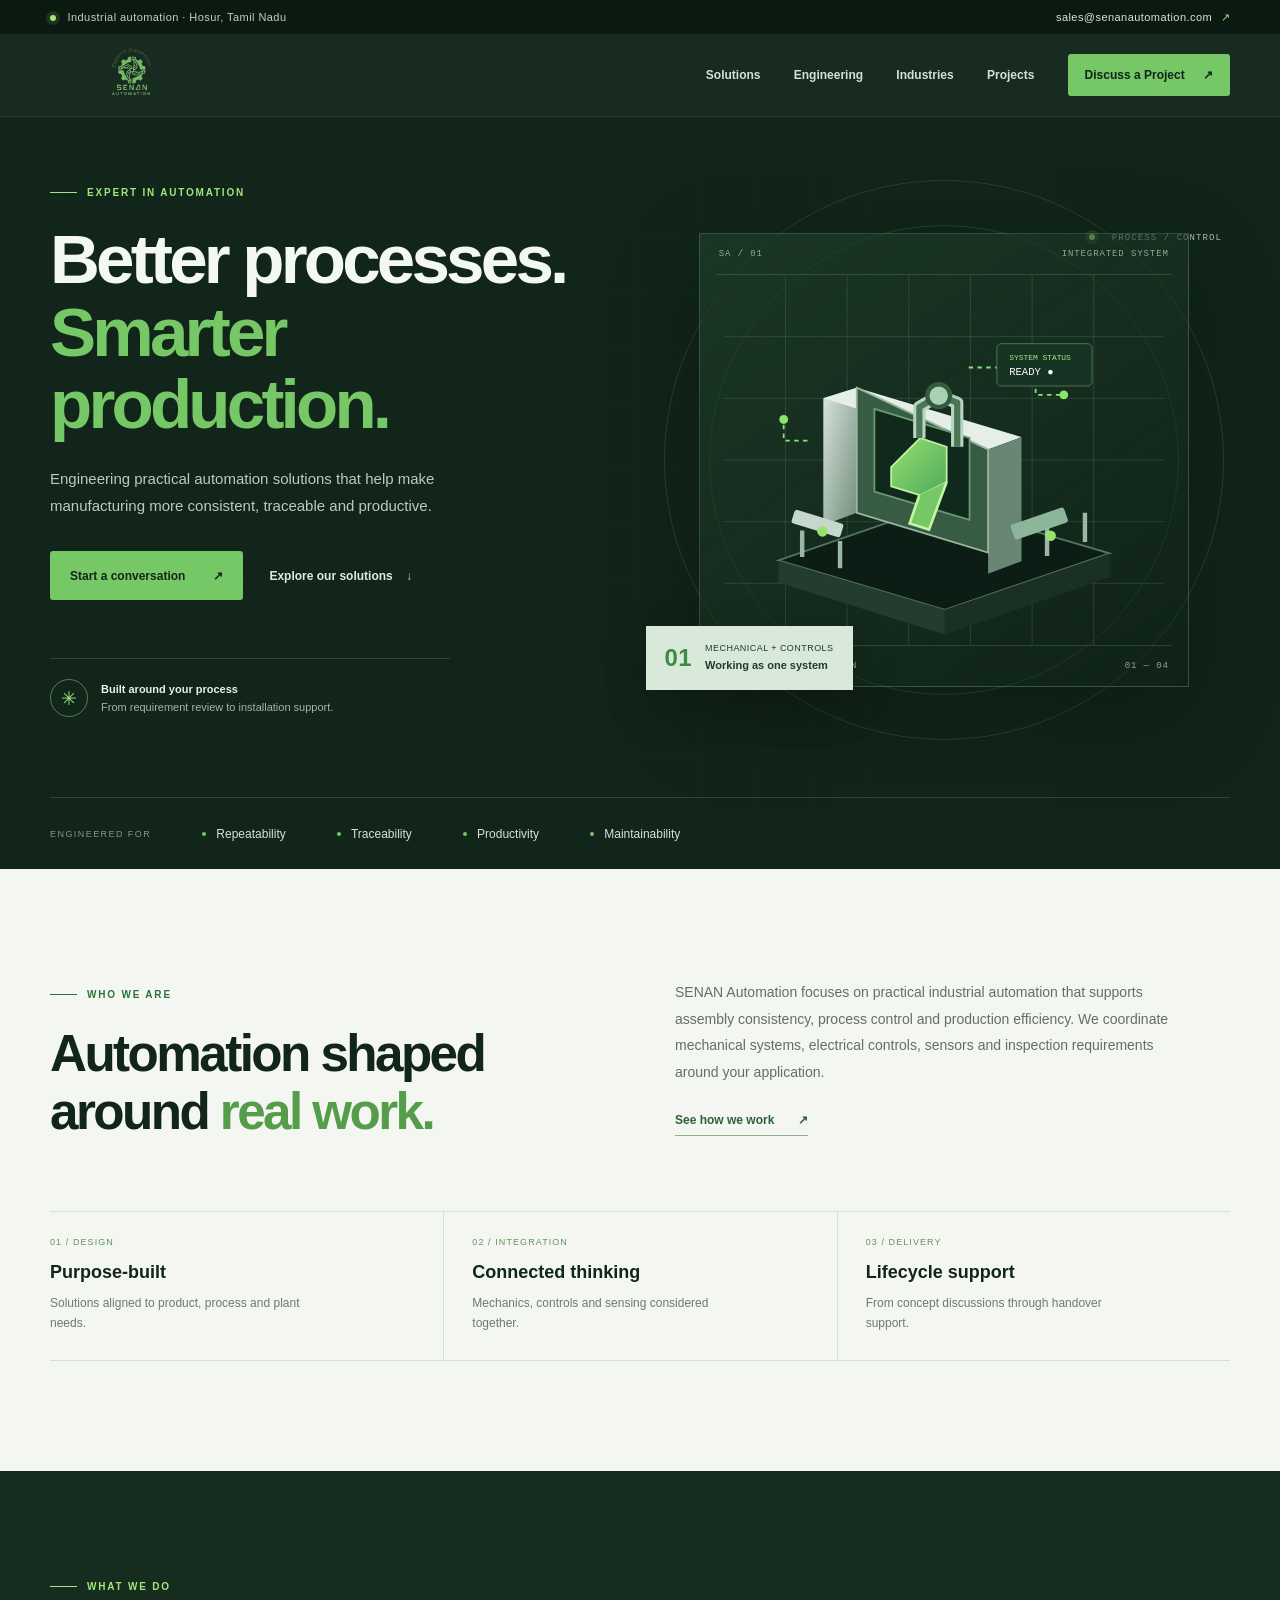
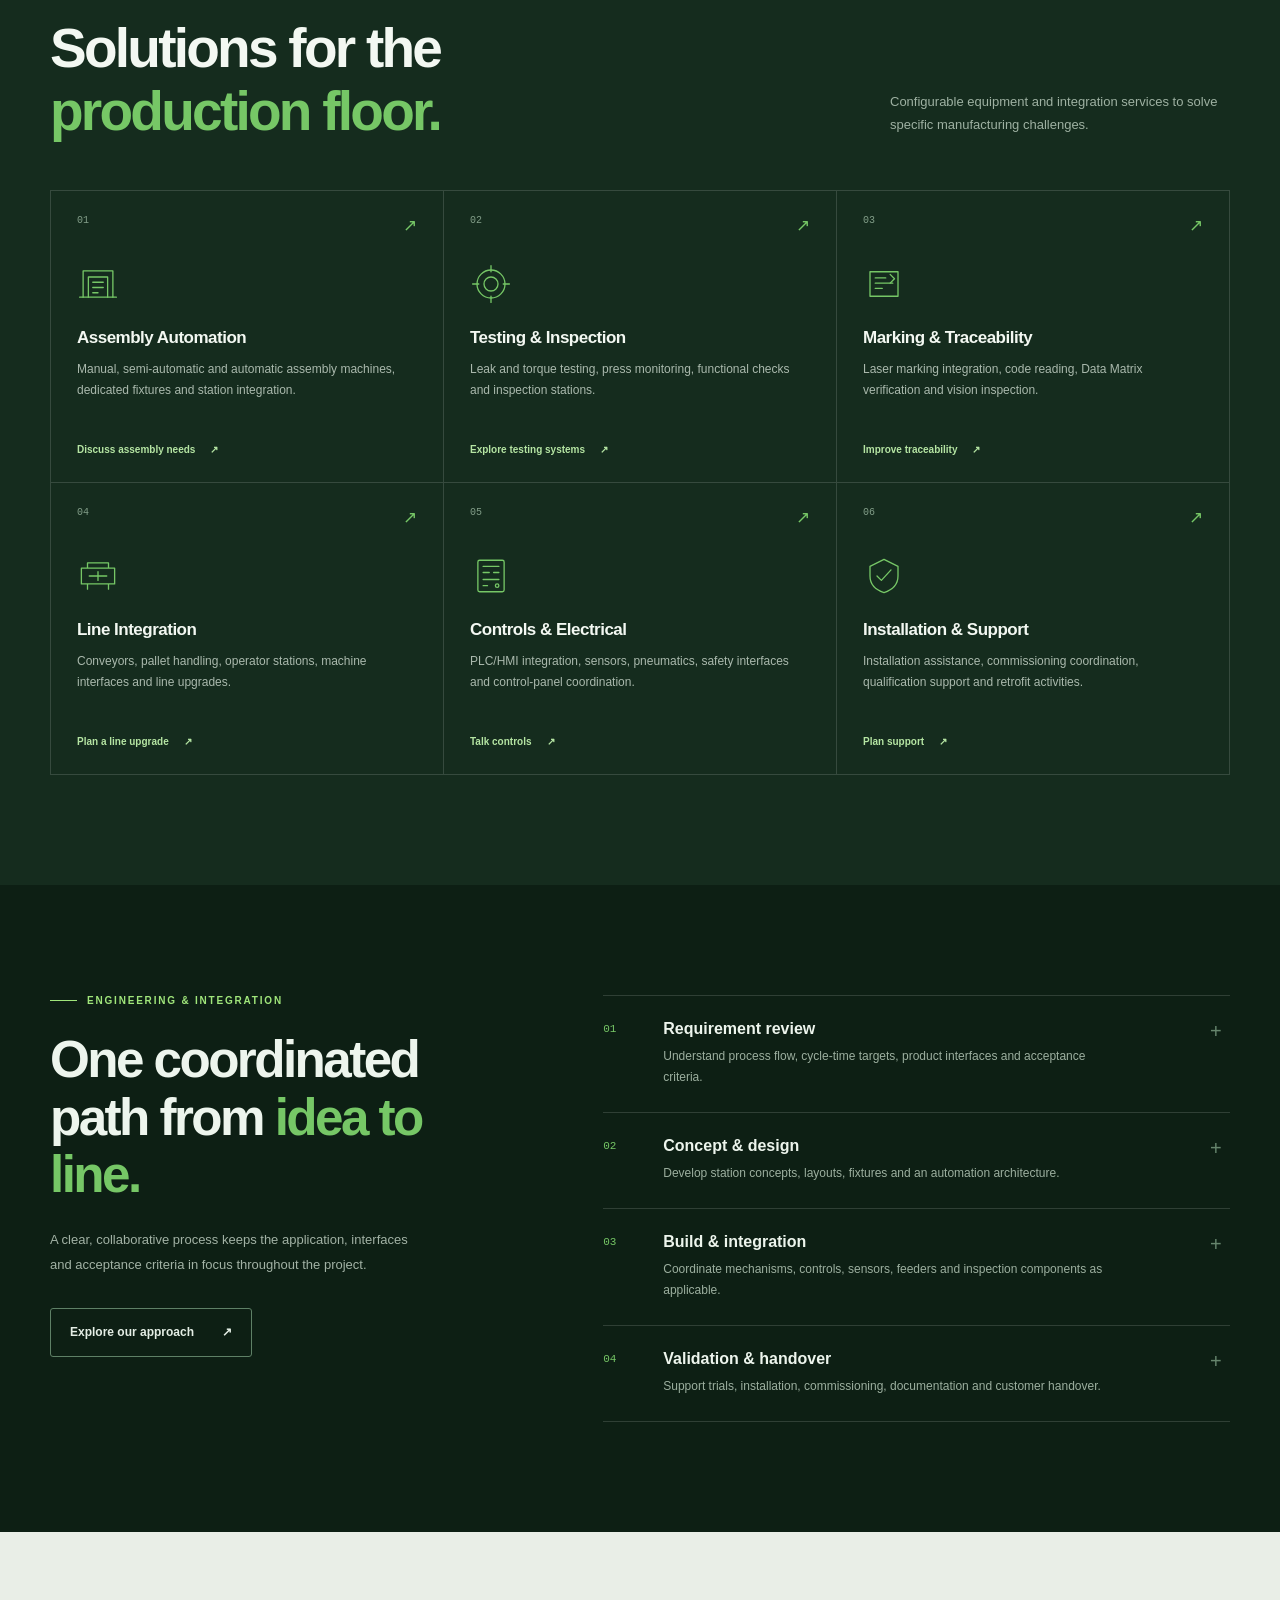
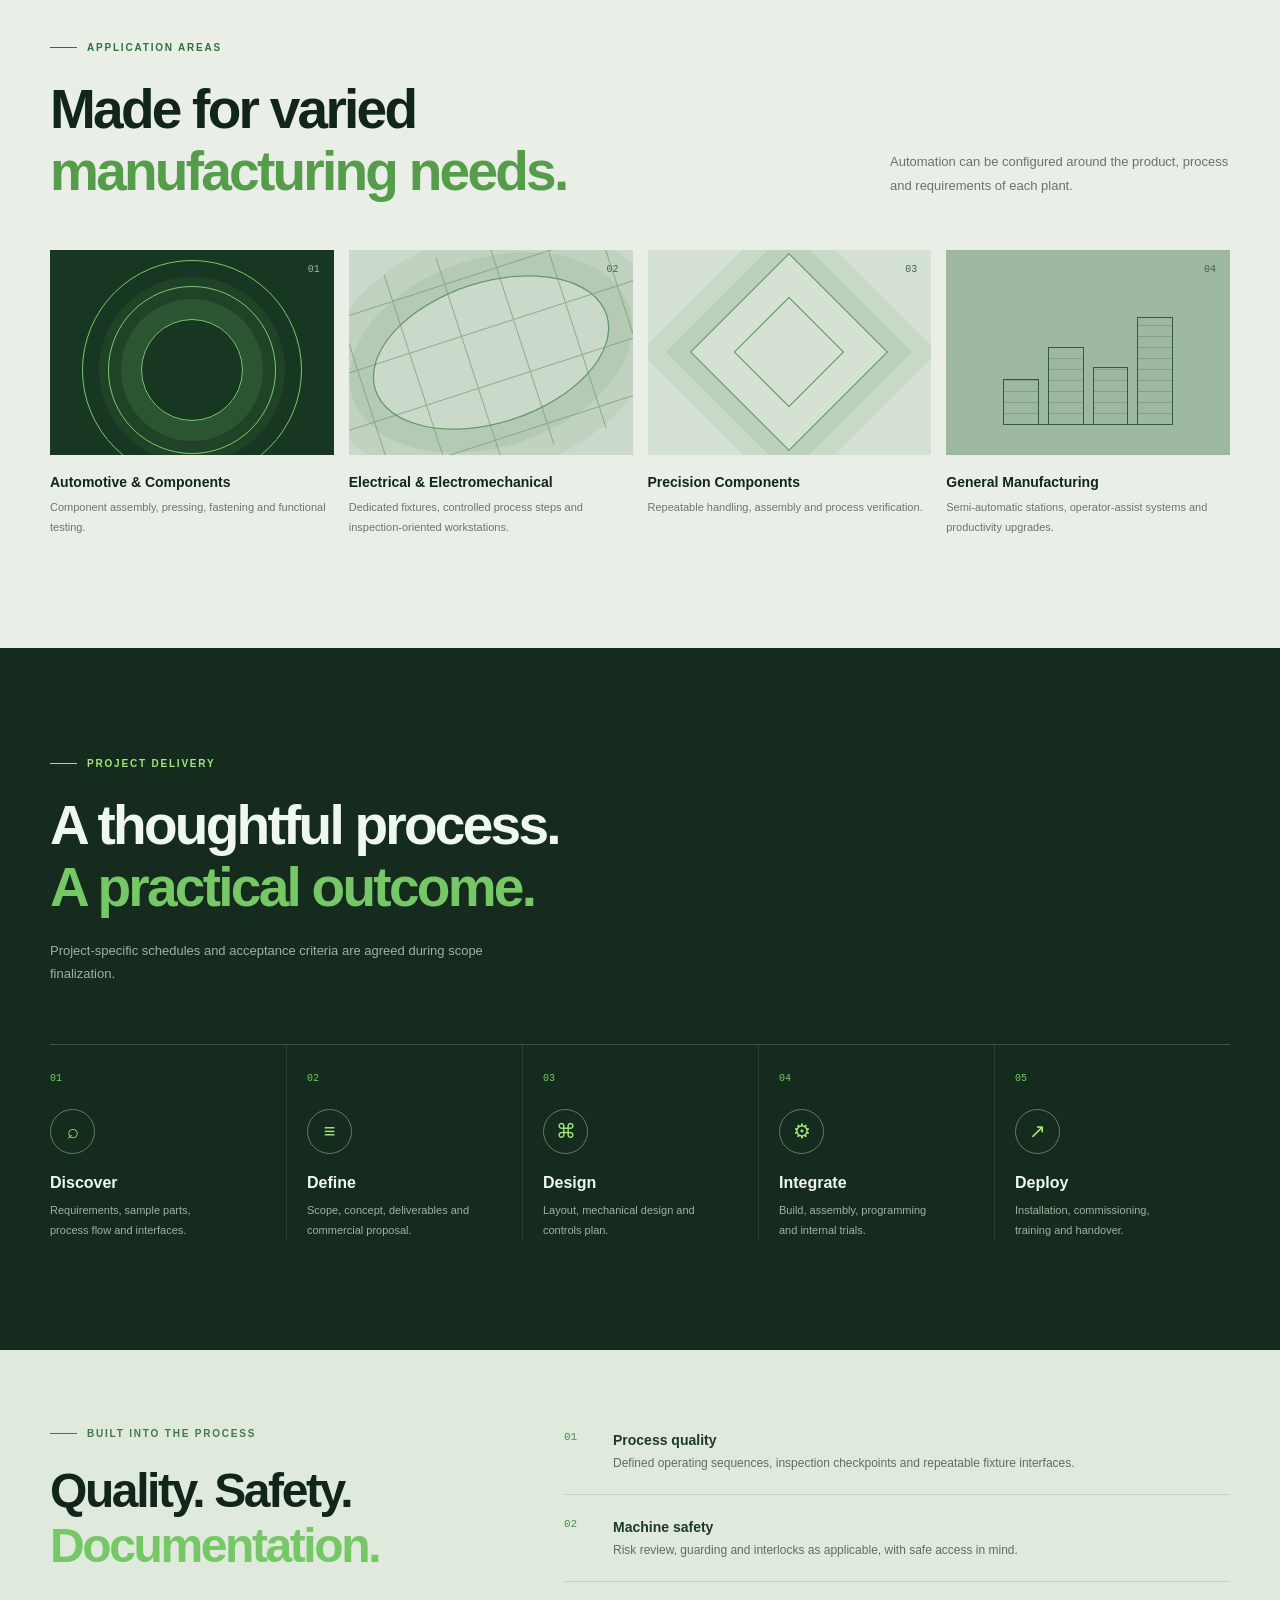
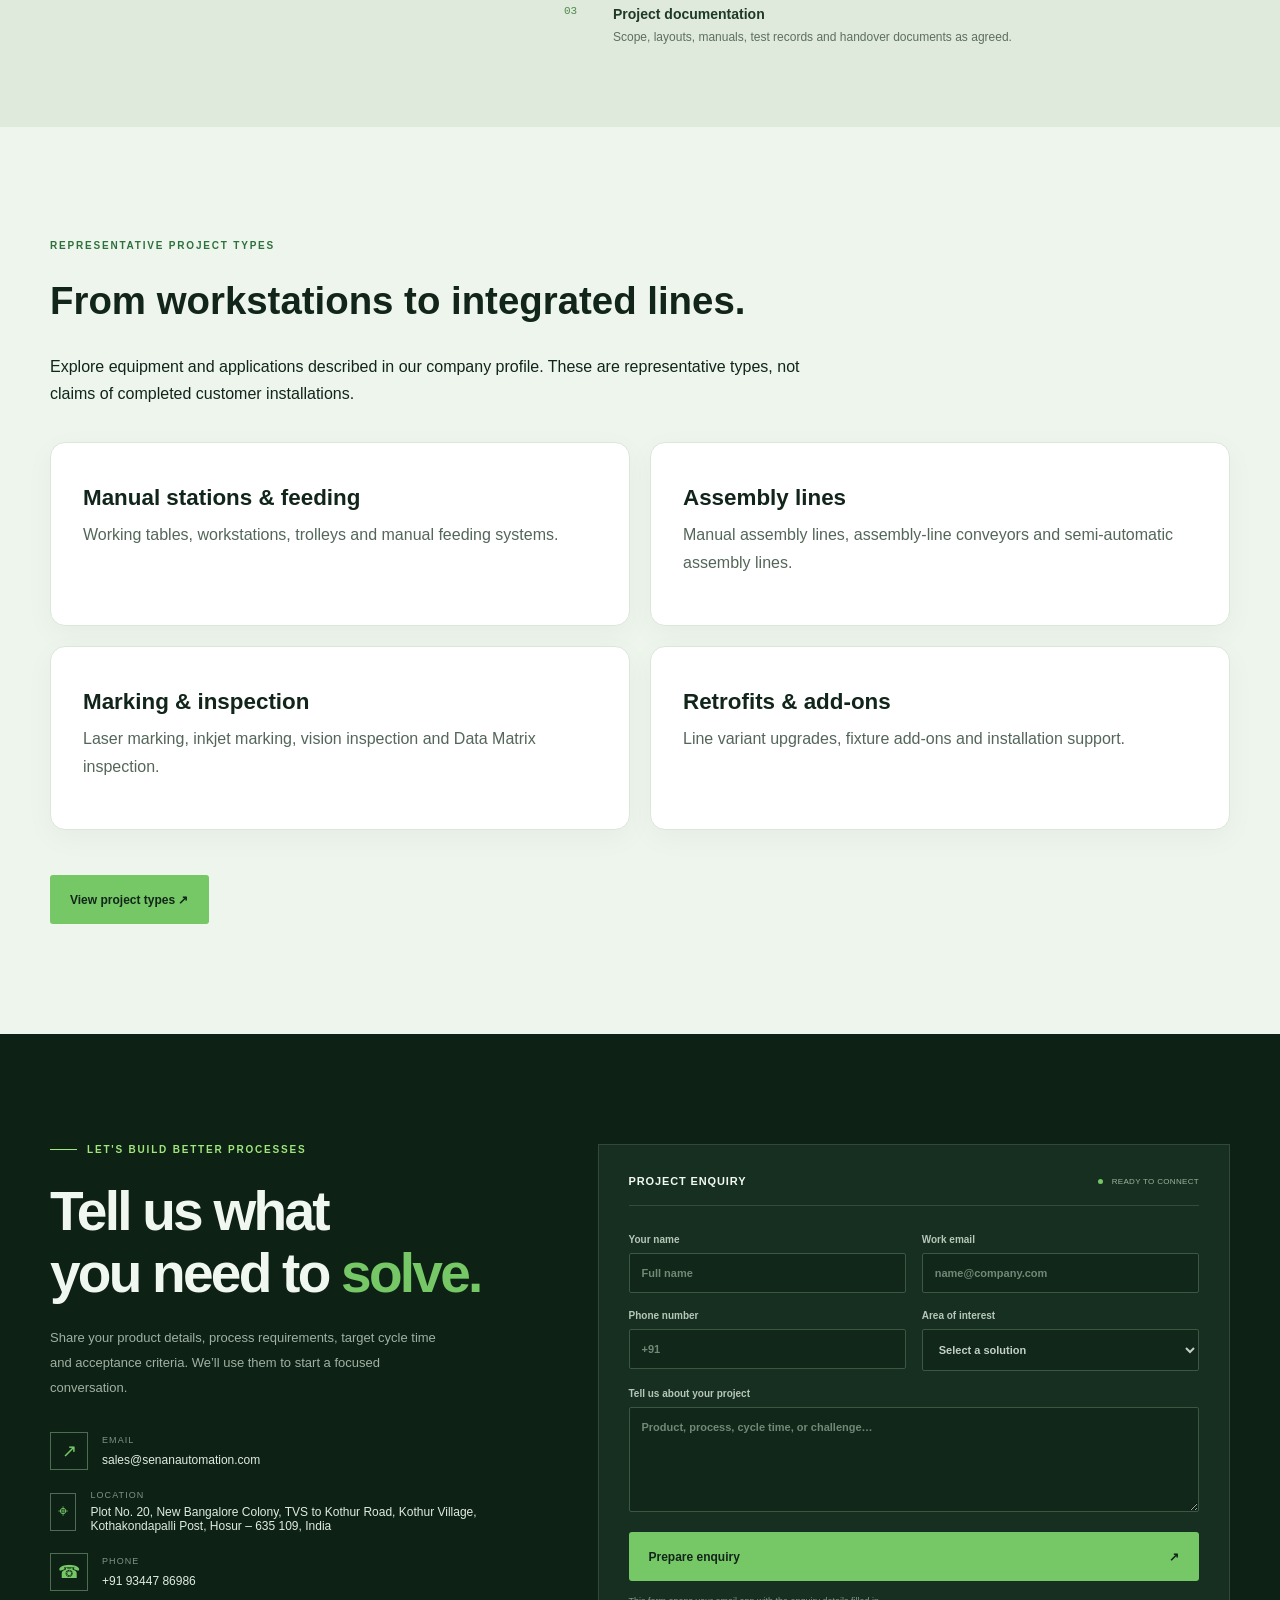
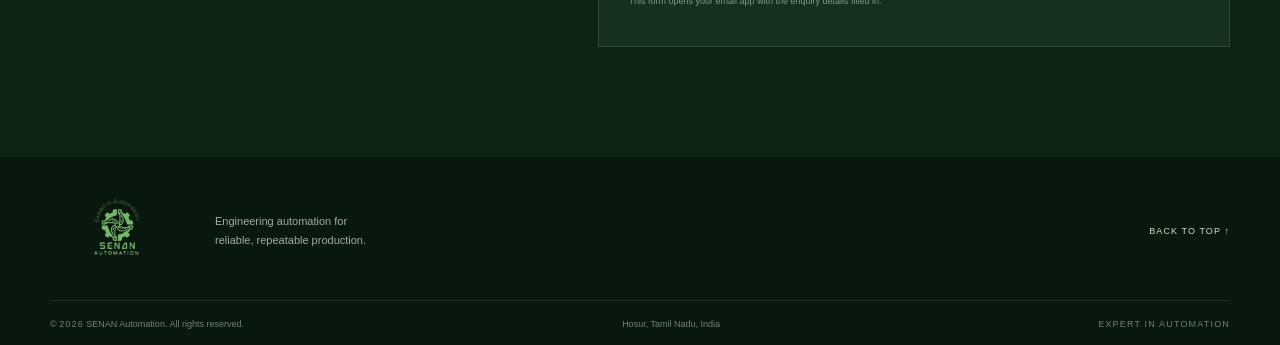
==== index.html @ 49e78308 "Add files via upload" ====
<!DOCTYPE html>
<html lang="en">
<head>
  <meta charset="UTF-8">
  <meta name="viewport" content="width=device-width, initial-scale=1.0">
  <meta name="description" content="SENAN Automation delivers custom industrial automation, assembly and testing equipment, inspection, traceability, controls integration and line upgrades.">
  <meta name="theme-color" content="#10251b">
  <title>SENAN Automation | Engineered for Better Production</title>
  <link rel="stylesheet" href="styles.css">
  <script src="script.js" defer></script>
</head>
<body>
  <div class="topline"><div class="container topline-inner"><span><span class="status-dot"></span> Industrial automation · Hosur, Tamil Nadu</span><a href="mailto:sales@senanautomation.com">sales@senanautomation.com <span aria-hidden="true">↗</span></a></div></div>
  <header class="site-header" id="top">
    <div class="container nav-wrap">
      <a class="brand" href="index.html" aria-label="SENAN Automation home"><img src="assets/senan-logo.png" alt="SENAN Automation — Expert in Automation"></a>
      <button class="menu-toggle" aria-label="Open navigation" aria-expanded="false" aria-controls="main-nav"><span></span><span></span><span></span></button>
      <nav class="main-nav" id="main-nav" aria-label="Main navigation">
        <a href="solutions.html">Solutions</a><a href="engineering.html">Engineering</a><a href="industries.html">Industries</a><a href="projects.html">Projects</a><a class="nav-cta" href="contact.html">Discuss a Project <span>↗</span></a>
      </nav>
    </div>
  </header>
  <main>
    <section class="hero">
      <div class="hero-grid"></div><div class="container hero-layout">
        <div class="hero-copy">
          <p class="eyebrow"><span class="eyebrow-line"></span> EXPERT IN AUTOMATION</p>
          <h1>Better processes.<br><span>Smarter production.</span></h1>
          <p class="hero-lead">Engineering practical automation solutions that help make manufacturing more consistent, traceable and productive.</p>
          <div class="hero-actions"><a class="button button-green" href="#contact">Start a conversation <span>↗</span></a><a class="text-link" href="#solutions">Explore our solutions <span>↓</span></a></div>
          <div class="hero-proof"><div class="proof-icon">✳</div><p><strong>Built around your process</strong><br><span>From requirement review to installation support.</span></p></div>
        </div>
        <div class="hero-visual" aria-label="Abstract industrial automation illustration">
          <div class="visual-label label-top"><span class="pulse"></span> PROCESS / CONTROL</div>
          <div class="machine-frame">
            <div class="machine-top"><span>SA / 01</span><span>INTEGRATED SYSTEM</span></div>
            <svg class="machine-svg" viewBox="0 0 500 420" role="img" aria-label="Illustration of an automated assembly station">
              <defs><linearGradient id="metal" x1="0" y1="0" x2="1" y2="1"><stop offset="0" stop-color="#d9e6dd"/><stop offset="1" stop-color="#718d7b"/></linearGradient><linearGradient id="green" x1="0" y1="0" x2="1" y2="1"><stop offset="0" stop-color="#9ae16f"/><stop offset="1" stop-color="#4da85d"/></linearGradient></defs>
              <g fill="none" stroke="#7e9a87" stroke-width="1" opacity=".25"><path d="M0 70H500M0 140H500M0 210H500M0 280H500M0 350H500M70 0V420M140 0V420M210 0V420M280 0V420M350 0V420M420 0V420"/></g>
              <path d="M62 324L251 380L438 316L247 260Z" fill="#0b1d15" stroke="#567665" stroke-width="2"/>
              <path d="M62 324V349L251 408V380Z" fill="#243c2e"/><path d="M251 380V408L438 343V316Z" fill="#1b3024"/>
              <path d="M113 284V140L151 128V270Z" fill="url(#metal)"/><path d="M113 140L151 128L338 184L300 198Z" fill="#e5eee8"/><path d="M300 198L338 184V325L300 339Z" fill="#688673"/>
              <path d="M151 128V270L300 315V198Z" fill="#385c43" stroke="#9bb6a2" stroke-width="2"/>
              <path d="M171 152L279 185V278L171 246Z" fill="#11281c" stroke="#6a9c74" stroke-width="2"/>
              <path d="M190 218L223 185L253 195L253 235L223 250L190 240Z" fill="url(#green)" stroke="#c1f3a4" stroke-width="2"/>
              <path d="M222 185V150L244 137L265 145V195" fill="none" stroke="#b6d4bf" stroke-width="14" stroke-linejoin="round"/>
              <path d="M222 185V150L244 137L265 145V195" fill="none" stroke="#4c7657" stroke-width="7" stroke-linejoin="round"/>
              <circle cx="244" cy="137" r="13" fill="#a7d3b0" stroke="#365a40" stroke-width="5"/>
              <path d="M222 250L211 282L233 289L253 235" fill="#76c765" stroke="#c2f5a5" stroke-width="3"/>
              <rect x="81" y="266" width="58" height="16" rx="3" transform="rotate(17 81 266)" fill="#c5d8cb"/><rect x="325" y="284" width="64" height="18" rx="3" transform="rotate(-19 325 284)" fill="#8bb69a"/>
              <path d="M89 290L89 320M132 302L132 333M367 286L367 319M410 270L410 303" stroke="#9ab8a3" stroke-width="5"/>
              <circle cx="112" cy="291" r="6" fill="#9be16d"/><circle cx="371" cy="296" r="6" fill="#9be16d"/>
              <path d="M278 105H354V136H386" fill="none" stroke="#8ae46b" stroke-width="2" stroke-dasharray="5 5"/><circle cx="386" cy="136" r="5" fill="#8ae46b"/>
              <path d="M95 188H68V164" fill="none" stroke="#8ae46b" stroke-width="2" stroke-dasharray="5 5"/><circle cx="68" cy="164" r="5" fill="#8ae46b"/>
              <rect x="310" y="78" width="108" height="48" rx="5" fill="#173324" stroke="#547d5f"/><text x="324" y="97" fill="#a6e888" font-size="9" font-family="monospace">SYSTEM STATUS</text><text x="324" y="114" fill="#f4fbf5" font-size="12" font-family="monospace">READY ●</text>
            </svg>
            <div class="machine-bottom"><span>ENGINEERED INTEGRATION</span><span>01 — 04</span></div>
          </div>
          <div class="visual-note"><span class="note-number">01</span><span>MECHANICAL + CONTROLS<br><strong>Working as one system</strong></span></div>
          <div class="visual-orbit orbit-one"></div><div class="visual-orbit orbit-two"></div>
        </div>
      </div>
      <div class="container hero-foot"><span>ENGINEERED FOR</span><div>Repeatability</div><div>Traceability</div><div>Productivity</div><div>Maintainability</div></div>
    </section>
    <section class="intro section-pad">
      <div class="container intro-layout"><div><p class="eyebrow dark"><span class="eyebrow-line"></span> WHO WE ARE</p><h2>Automation shaped<br>around <em>real work.</em></h2></div><div class="intro-text"><p>SENAN Automation focuses on practical industrial automation that supports assembly consistency, process control and production efficiency. We coordinate mechanical systems, electrical controls, sensors and inspection requirements around your application.</p><a class="under-link" href="engineering.html">See how we work <span>↗</span></a></div></div>
      <div class="container value-strip"><div class="value-cell"><span>01 / DESIGN</span><strong>Purpose-built</strong><p>Solutions aligned to product, process and plant needs.</p></div><div class="value-cell"><span>02 / INTEGRATION</span><strong>Connected thinking</strong><p>Mechanics, controls and sensing considered together.</p></div><div class="value-cell"><span>03 / DELIVERY</span><strong>Lifecycle support</strong><p>From concept discussions through handover support.</p></div></div>
    </section>
    <section class="solutions section-pad" id="solutions">
      <div class="container"><div class="section-heading"><div><p class="eyebrow"><span class="eyebrow-line"></span> WHAT WE DO</p><h2>Solutions for the<br><span>production floor.</span></h2></div><p>Configurable equipment and integration services to solve specific manufacturing challenges.</p></div>
        <div class="solution-grid">
          <article class="solution-card solution-feature"><div class="card-top"><span>01</span><span class="card-arrow">↗</span></div><div class="line-icon"><svg viewBox="0 0 48 48"><path d="M7 39V9h34v30M13 39V16h22v23M18 22h12M18 28h12M18 34h6"/><path d="M3 39h42"/></svg></div><h3>Assembly Automation</h3><p>Manual, semi-automatic and automatic assembly machines, dedicated fixtures and station integration.</p><a href="#contact">Discuss assembly needs <span>↗</span></a></article>
          <article class="solution-card"><div class="card-top"><span>02</span><span class="card-arrow">↗</span></div><div class="line-icon"><svg viewBox="0 0 48 48"><circle cx="24" cy="24" r="16"/><circle cx="24" cy="24" r="8"/><path d="M24 3v7M24 38v7M3 24h7M38 24h7"/></svg></div><h3>Testing & Inspection</h3><p>Leak and torque testing, press monitoring, functional checks and inspection stations.</p><a href="#contact">Explore testing systems <span>↗</span></a></article>
          <article class="solution-card"><div class="card-top"><span>03</span><span class="card-arrow">↗</span></div><div class="line-icon"><svg viewBox="0 0 48 48"><path d="M8 10h32v28H8zM14 17h12M14 23h20M14 29h8"/><path d="M31 13l5 5-5 5"/></svg></div><h3>Marking & Traceability</h3><p>Laser marking integration, code reading, Data Matrix verification and vision inspection.</p><a href="#contact">Improve traceability <span>↗</span></a></article>
          <article class="solution-card"><div class="card-top"><span>04</span><span class="card-arrow">↗</span></div><div class="line-icon"><svg viewBox="0 0 48 48"><path d="M5 15h38v18H5zM12 15V9h24v6M12 33v6M36 33v6"/><path d="M14 24h20M24 19v10"/></svg></div><h3>Line Integration</h3><p>Conveyors, pallet handling, operator stations, machine interfaces and line upgrades.</p><a href="#contact">Plan a line upgrade <span>↗</span></a></article>
          <article class="solution-card"><div class="card-top"><span>05</span><span class="card-arrow">↗</span></div><div class="line-icon"><svg viewBox="0 0 48 48"><rect x="9" y="6" width="30" height="36" rx="2"/><path d="M15 13h18M15 20h7M27 20h6M15 28h18M15 35h5"/><circle cx="31" cy="35" r="2"/></svg></div><h3>Controls & Electrical</h3><p>PLC/HMI integration, sensors, pneumatics, safety interfaces and control-panel coordination.</p><a href="#contact">Talk controls <span>↗</span></a></article>
          <article class="solution-card"><div class="card-top"><span>06</span><span class="card-arrow">↗</span></div><div class="line-icon"><svg viewBox="0 0 48 48"><path d="M24 5l16 8v11c0 10-7 16-16 19C15 40 8 34 8 24V13z"/><path d="M16 24l5 5 11-12"/></svg></div><h3>Installation & Support</h3><p>Installation assistance, commissioning coordination, qualification support and retrofit activities.</p><a href="#contact">Plan support <span>↗</span></a></article>
        </div>
      </div>
    </section>
    <section class="capabilities section-pad" id="capabilities"><div class="container capability-layout"><div class="capability-copy"><p class="eyebrow"><span class="eyebrow-line"></span> ENGINEERING & INTEGRATION</p><h2>One coordinated<br>path from <span>idea to line.</span></h2><p class="muted">A clear, collaborative process keeps the application, interfaces and acceptance criteria in focus throughout the project.</p><a class="button button-outline" href="#approach">Explore our approach <span>↗</span></a></div><div class="capability-list"><div class="capability-item"><span class="cap-num">01</span><div><h3>Requirement review</h3><p>Understand process flow, cycle-time targets, product interfaces and acceptance criteria.</p></div><span class="cap-symbol">+</span></div><div class="capability-item"><span class="cap-num">02</span><div><h3>Concept & design</h3><p>Develop station concepts, layouts, fixtures and an automation architecture.</p></div><span class="cap-symbol">+</span></div><div class="capability-item"><span class="cap-num">03</span><div><h3>Build & integration</h3><p>Coordinate mechanisms, controls, sensors, feeders and inspection components as applicable.</p></div><span class="cap-symbol">+</span></div><div class="capability-item"><span class="cap-num">04</span><div><h3>Validation & handover</h3><p>Support trials, installation, commissioning, documentation and customer handover.</p></div><span class="cap-symbol">+</span></div></div></div></section>
    <section class="industries section-pad" id="industries"><div class="container"><div class="section-heading"><div><p class="eyebrow dark"><span class="eyebrow-line"></span> APPLICATION AREAS</p><h2>Made for varied<br><em>manufacturing needs.</em></h2></div><p>Automation can be configured around the product, process and requirements of each plant.</p></div><div class="industry-grid"><div class="industry-card industry-auto"><div class="industry-visual"><div class="rings"></div><span>01</span></div><h3>Automotive & Components</h3><p>Component assembly, pressing, fastening and functional testing.</p></div><div class="industry-card"><div class="industry-visual visual-circuit"><div class="circuit-lines"></div><span>02</span></div><h3>Electrical & Electromechanical</h3><p>Dedicated fixtures, controlled process steps and inspection-oriented workstations.</p></div><div class="industry-card"><div class="industry-visual visual-precision"><div class="precision-shape"></div><span>03</span></div><h3>Precision Components</h3><p>Repeatable handling, assembly and process verification.</p></div><div class="industry-card"><div class="industry-visual visual-general"><div class="bars"><i></i><i></i><i></i><i></i></div><span>04</span></div><h3>General Manufacturing</h3><p>Semi-automatic stations, operator-assist systems and productivity upgrades.</p></div></div></div></section>
    <section class="approach section-pad" id="approach"><div class="container"><div class="approach-head"><p class="eyebrow"><span class="eyebrow-line"></span> PROJECT DELIVERY</p><h2>A thoughtful process.<br><span>A practical outcome.</span></h2><p>Project-specific schedules and acceptance criteria are agreed during scope finalization.</p></div><div class="process-track"><div class="process-step"><span class="process-index">01</span><div class="process-node">⌕</div><h3>Discover</h3><p>Requirements, sample parts, process flow and interfaces.</p></div><div class="process-step"><span class="process-index">02</span><div class="process-node">≡</div><h3>Define</h3><p>Scope, concept, deliverables and commercial proposal.</p></div><div class="process-step"><span class="process-index">03</span><div class="process-node">⌘</div><h3>Design</h3><p>Layout, mechanical design and controls plan.</p></div><div class="process-step"><span class="process-index">04</span><div class="process-node">⚙</div><h3>Integrate</h3><p>Build, assembly, programming and internal trials.</p></div><div class="process-step"><span class="process-index">05</span><div class="process-node">↗</div><h3>Deploy</h3><p>Installation, commissioning, training and handover.</p></div></div></div></section>
    <section class="quality-band"><div class="container quality-layout"><div><p class="eyebrow"><span class="eyebrow-line"></span> BUILT INTO THE PROCESS</p><h2>Quality. Safety.<br><span>Documentation.</span></h2></div><div class="quality-points"><div><span>01</span><p><strong>Process quality</strong><br>Defined operating sequences, inspection checkpoints and repeatable fixture interfaces.</p></div><div><span>02</span><p><strong>Machine safety</strong><br>Risk review, guarding and interlocks as applicable, with safe access in mind.</p></div><div><span>03</span><p><strong>Project documentation</strong><br>Scope, layouts, manuals, test records and handover documents as agreed.</p></div></div></div></section>
<section class="section-pad project-teaser" id="projects"><div class="container"><p class="eyebrow dark">REPRESENTATIVE PROJECT TYPES</p><h2>From workstations to integrated lines.</h2><p>Explore equipment and applications described in our company profile. These are representative types, not claims of completed customer installations.</p><div class="new-grid"><article><h3>Manual stations &amp; feeding</h3><p>Working tables, workstations, trolleys and manual feeding systems.</p></article><article><h3>Assembly lines</h3><p>Manual assembly lines, assembly-line conveyors and semi-automatic assembly lines.</p></article><article><h3>Marking &amp; inspection</h3><p>Laser marking, inkjet marking, vision inspection and Data Matrix inspection.</p></article><article><h3>Retrofits &amp; add-ons</h3><p>Line variant upgrades, fixture add-ons and installation support.</p></article></div><a class="button button-green" href="projects.html">View project types ↗</a></div></section>
    <section class="contact section-pad" id="contact"><div class="container contact-layout"><div class="contact-copy"><p class="eyebrow"><span class="eyebrow-line"></span> LET'S BUILD BETTER PROCESSES</p><h2>Tell us what<br>you need to <span>solve.</span></h2><p>Share your product details, process requirements, target cycle time and acceptance criteria. We’ll use them to start a focused conversation.</p><div class="contact-detail"><span class="detail-icon">↗</span><div><small>EMAIL</small><a href="mailto:sales@senanautomation.com">sales@senanautomation.com</a></div></div><div class="contact-detail"><span class="detail-icon">⌖</span><div><small>LOCATION</small><p>Plot No. 20, New Bangalore Colony, TVS to Kothur Road, Kothur Village, Kothakondapalli Post, Hosur – 635 109, India</p></div></div><div class="contact-detail"><span class="detail-icon">☎</span><div><small>PHONE</small><a href="tel:+919344786986">+91 93447 86986</a></div></div></div>
        <form class="contact-form" id="contact-form"><div class="form-heading"><span>PROJECT ENQUIRY</span><span class="form-status"><i></i> READY TO CONNECT</span></div><div class="form-row"><label>Your name<input type="text" name="name" placeholder="Full name" required></label><label>Work email<input type="email" name="email" placeholder="name@company.com" required></label></div><div class="form-row"><label>Phone number<input type="tel" name="phone" placeholder="+91" pattern="[0-9+() -]{7,}" required></label><label>Area of interest<select name="interest" required><option value="" disabled selected>Select a solution</option><option>Assembly automation</option><option>Testing & inspection</option><option>Marking & traceability</option><option>Line integration</option><option>Controls & electrical</option><option>Installation & support</option><option>Other / not sure yet</option></select></label></div><label>Tell us about your project<textarea name="message" rows="4" placeholder="Product, process, cycle time, or challenge…" required></textarea></label><button class="button button-green submit-button" type="submit">Prepare enquiry <span>↗</span></button><p class="form-note">This form opens your email app with the enquiry details filled in.</p><p class="form-feedback" id="form-feedback" role="status" aria-live="polite"></p></form>
      </div></section>
  </main>
  <footer class="site-footer"><div class="container footer-main"><a class="footer-brand" href="index.html"><img src="assets/senan-logo.png" alt="SENAN Automation"></a><p>Engineering automation for<br>reliable, repeatable production.</p><a class="back-top" href="#top">BACK TO TOP ↑</a></div><div class="container footer-bottom"><span>© <span id="year"></span> SENAN Automation. All rights reserved.</span><span>Hosur, Tamil Nadu, India</span><span>EXPERT IN AUTOMATION</span></div></footer>
</body>
</html>
---- styles.css ----
/* SENAN Automation — responsive site styles */
:root {
  --ink: #11251a;
  --ink-soft: #20392a;
  --green: #76c766;
  --green-bright: #a0e67b;
  --green-deep: #2f713c;
  --paper: #f4f6f1;
  --white: #ffffff;
  --muted: #aab8ad;
  --line: rgba(255,255,255,.14);
  --dark-line: #dce4dc;
  --body-font: "DM Sans", Arial, sans-serif;
  --heading-font: "Manrope", "DM Sans", sans-serif;
  --container: 1180px;
}
* { box-sizing: border-box; }
html { scroll-behavior: smooth; scroll-padding-top: 90px; }
body { margin: 0; color: var(--ink); font-family: var(--body-font); background: var(--paper); -webkit-font-smoothing: antialiased; }
a { color: inherit; text-decoration: none; }
button, input, textarea, select { font: inherit; }
button, a { -webkit-tap-highlight-color: transparent; }
.container { width: min(var(--container), calc(100% - 64px)); margin: 0 auto; }
.topline { background: #0a1a11; color: #c2d0c5; font-size: 11px; letter-spacing: .04em; }
.topline-inner { min-height: 34px; display: flex; align-items: center; justify-content: space-between; gap: 20px; }
.topline a { color: #d9e7da; }
.topline a span { color: var(--green-bright); margin-left: 5px; }
.status-dot, .pulse { display: inline-block; width: 6px; height: 6px; border-radius: 50%; background: var(--green-bright); margin-right: 8px; box-shadow: 0 0 0 4px rgba(160,230,123,.12); }
.site-header { position: sticky; top: 0; z-index: 20; background: rgba(17,37,26,.97); border-bottom: 1px solid rgba(255,255,255,.08); backdrop-filter: blur(16px); }
.nav-wrap { height: 82px; display: flex; align-items: center; justify-content: space-between; gap: 30px; }
.brand { display: flex; align-items: center; width: 164px; height: 66px; overflow: hidden; }
.brand img { display: block; width: 100%; height: 100%; object-fit: contain; }
.main-nav { display: flex; align-items: center; gap: clamp(18px, 2.6vw, 36px); color: #d5e1d7; font-size: 12px; font-weight: 600; }
.main-nav > a:not(.nav-cta) { transition: color .2s; }
.main-nav > a:not(.nav-cta):hover { color: var(--green-bright); }
.nav-cta { background: var(--green); color: #10251a; padding: 14px 17px; border-radius: 3px; transition: background .2s, transform .2s; }
.nav-cta:hover, .button-green:hover { background: var(--green-bright); transform: translateY(-2px); }
.nav-cta span { margin-left: 15px; }
.menu-toggle { display: none; background: none; border: 0; padding: 8px; cursor: pointer; }
.menu-toggle span { display: block; width: 24px; height: 2px; background: white; margin: 5px; transition: transform .2s; }
.hero { position: relative; isolation: isolate; overflow: hidden; background: var(--ink); color: #f3f8f2; }
.hero-grid { position: absolute; inset: 0; z-index: -1; opacity: .28; background-image: linear-gradient(rgba(160,230,123,.075) 1px, transparent 1px), linear-gradient(90deg, rgba(160,230,123,.075) 1px, transparent 1px); background-size: 58px 58px; mask-image: linear-gradient(90deg, black, transparent 95%); }
.hero-layout { display: grid; grid-template-columns: 1fr 1fr; align-items: center; min-height: 620px; padding-top: 55px; padding-bottom: 50px; gap: 35px; }
.hero-copy { position: relative; z-index: 2; padding: 15px 0 30px; }
.eyebrow { display: flex; align-items: center; gap: 10px; margin: 0 0 25px; color: var(--green-bright); font-size: 10px; letter-spacing: .18em; font-weight: 700; }
.eyebrow-line { width: 27px; height: 1px; display: inline-block; background: currentColor; }
.eyebrow.dark { color: var(--green-deep); }
h1, h2, h3, p { margin-top: 0; }
h1, h2, h3 { font-family: var(--heading-font); }
h1 { max-width: 640px; margin-bottom: 24px; font-size: clamp(43px, 5.4vw, 72px); line-height: 1.05; letter-spacing: -.055em; font-weight: 700; }
h1 span, .section-heading h2 span, .capability-copy h2 span, .approach-head h2 span, .quality-layout h2 span, .contact-copy h2 span { color: var(--green); }
.hero-lead { max-width: 480px; color: #bdcbbf; font-size: 15px; line-height: 1.85; }
.hero-actions { display: flex; align-items: center; gap: 26px; flex-wrap: wrap; margin-top: 31px; }
.button { display: inline-flex; align-items: center; justify-content: center; gap: 28px; min-height: 49px; padding: 0 19px; border: 1px solid transparent; border-radius: 3px; font-size: 12px; font-weight: 700; cursor: pointer; transition: .2s ease; }
.button-green { color: #12271a; background: var(--green); }
.text-link { color: #e2e9e3; font-size: 12px; font-weight: 600; }
.text-link span { margin-left: 10px; color: var(--green-bright); }
.hero-proof { display: flex; align-items: center; gap: 13px; margin-top: 58px; padding-top: 20px; border-top: 1px solid var(--line); max-width: 400px; }
.proof-icon { display: grid; place-items: center; width: 38px; height: 38px; color: var(--green-bright); border: 1px solid rgba(160,230,123,.45); border-radius: 50%; font-size: 19px; }
.hero-proof p { margin: 0; color: #e9f1e9; font-size: 11px; line-height: 1.7; }
.hero-proof p span { color: #a5b5a8; }
.hero-visual { min-height: 490px; position: relative; display: flex; align-items: center; justify-content: center; }
.machine-frame { position: relative; width: min(100%, 490px); padding: 0 16px; border: 1px solid rgba(151,190,158,.25); background: linear-gradient(145deg, rgba(31,61,41,.7), rgba(11,29,19,.35)); box-shadow: 0 30px 90px rgba(0,0,0,.22); z-index: 2; }
.machine-top, .machine-bottom { display: flex; justify-content: space-between; padding: 15px 3px; color: #8ca895; font: 9px monospace; letter-spacing: .1em; }
.machine-top { border-bottom: 1px solid rgba(151,190,158,.2); }
.machine-bottom { border-top: 1px solid rgba(151,190,158,.2); }
.machine-svg { display: block; width: 100%; max-height: 370px; margin: 0 auto; overflow: visible; }
.visual-label { position: absolute; color: #a6c0aa; font: 9px monospace; letter-spacing: .12em; }
.label-top { top: 18px; right: 8px; }
.pulse { margin-right: 10px; }
.visual-note { position: absolute; z-index: 3; bottom: 15px; left: -12px; display: flex; gap: 13px; align-items: center; padding: 15px 19px; background: #d9e9d9; color: #203c28; box-shadow: 0 15px 45px rgba(0,0,0,.18); font-size: 9px; line-height: 1.7; letter-spacing: .05em; }
.visual-note strong { font-size: 11px; letter-spacing: 0; }
.note-number { color: #3e8a46; font: 700 24px var(--heading-font); }
.visual-orbit { position: absolute; border: 1px solid rgba(130,205,122,.17); border-radius: 50%; }
.orbit-one { width: 470px; height: 470px; }
.orbit-two { width: 560px; height: 560px; }
.hero-foot { min-height: 72px; display: flex; align-items: center; gap: clamp(18px, 4vw, 60px); border-top: 1px solid var(--line); color: #d6e2d8; font-size: 12px; }
.hero-foot > span { color: #829888; font-size: 9px; letter-spacing: .16em; }
.hero-foot div { position: relative; }
.hero-foot div:before { content: ""; display: inline-block; width: 4px; height: 4px; margin: 0 10px 2px 0; background: var(--green); border-radius: 50%; }
.section-pad { padding: 110px 0; }
.intro { background: var(--paper); }
.intro-layout { display: grid; grid-template-columns: 1fr 1fr; gap: 70px; align-items: end; }
.intro h2, .section-heading h2, .capability-copy h2, .approach-head h2, .quality-layout h2, .contact-copy h2 { font-size: clamp(34px, 4vw, 53px); line-height: 1.13; letter-spacing: -.05em; margin: 0; }
.intro h2 em, .industries h2 em { color: #559c4b; font-style: normal; }
.intro-text { max-width: 500px; padding-bottom: 5px; }
.intro-text p { color: #607066; font-size: 14px; line-height: 1.9; margin-bottom: 24px; }
.under-link { display: inline-flex; gap: 24px; align-items: center; padding-bottom: 8px; border-bottom: 1px solid #92b28f; color: #2e6038; font-size: 12px; font-weight: 700; }
.value-strip { display: grid; grid-template-columns: repeat(3, 1fr); margin-top: 70px; border-top: 1px solid #d8e0d7; border-bottom: 1px solid #d8e0d7; }
.value-cell { padding: 25px 28px 27px 0; }
.value-cell + .value-cell { border-left: 1px solid #d8e0d7; padding-left: 28px; }
.value-cell span { display: block; color: #61945c; font-size: 9px; letter-spacing: .12em; margin-bottom: 15px; }
.value-cell strong { font: 700 18px var(--heading-font); }
.value-cell p { color: #6b7b6f; font-size: 12px; line-height: 1.7; margin: 10px 0 0; max-width: 270px; }
.solutions { color: #f3f8f2; background: #152c1e; }
.section-heading { display: flex; justify-content: space-between; align-items: end; gap: 50px; margin-bottom: 48px; }
.section-heading h2 { font-size: clamp(36px, 4.3vw, 55px); }
.section-heading > p { max-width: 340px; margin-bottom: 5px; color: #9eb1a2; font-size: 13px; line-height: 1.8; }
.solution-grid { display: grid; grid-template-columns: repeat(3, 1fr); border-top: 1px solid rgba(255,255,255,.14); border-left: 1px solid rgba(255,255,255,.14); }
.solution-card { min-height: 290px; padding: 24px 26px 25px; border-right: 1px solid rgba(255,255,255,.14); border-bottom: 1px solid rgba(255,255,255,.14); transition: background .25s; }
.solution-card:hover { background: rgba(121,201,103,.08); }
.card-top { display: flex; justify-content: space-between; color: #829e89; font: 10px monospace; }
.card-arrow { font-size: 17px; color: var(--green); }
.line-icon { width: 42px; height: 42px; display: grid; place-items: center; margin: 27px 0 23px; color: var(--green); }
.line-icon svg { width: 42px; height: 42px; fill: none; stroke: currentColor; stroke-width: 1.5; stroke-linecap: round; stroke-linejoin: round; }
.solution-card h3 { margin: 0 0 11px; font-size: 17px; letter-spacing: -.03em; }
.solution-card p { min-height: 60px; margin: 0 0 20px; color: #aab9ad; font-size: 12px; line-height: 1.8; }
.solution-card > a { display: inline-flex; gap: 15px; color: #b5e5a3; font-size: 10px; font-weight: 700; }
.capabilities { color: #edf5ed; background: #0d1f14; }
.capability-layout { display: grid; grid-template-columns: .85fr 1.15fr; gap: 90px; }
.capability-copy h2 { font-size: clamp(36px, 4vw, 52px); }
.capability-copy .muted { max-width: 360px; margin: 24px 0 30px; color: #a2b2a5; font-size: 13px; line-height: 1.9; }
.button-outline { border-color: #5e8066; color: #e4eee5; background: transparent; }
.button-outline:hover { border-color: var(--green); color: var(--green-bright); }
.capability-list { border-top: 1px solid var(--line); }
.capability-item { display: grid; grid-template-columns: 42px 1fr 20px; align-items: start; gap: 18px; padding: 24px 0; border-bottom: 1px solid var(--line); }
.cap-num { padding-top: 3px; color: var(--green); font: 11px monospace; }
.capability-item h3 { margin: 0 0 8px; font-size: 16px; }
.capability-item p { max-width: 450px; margin: 0; color: #9caf9f; font-size: 12px; line-height: 1.75; }
.cap-symbol { color: #66856d; font-size: 20px; }
.industries { background: #e9eee7; }
.industries .section-heading > p { color: #65756a; }
.industry-grid { display: grid; grid-template-columns: repeat(4, 1fr); gap: 15px; }
.industry-card { min-width: 0; }
.industry-visual { position: relative; height: 205px; overflow: hidden; background: #183723; }
.industry-visual > span { position: absolute; right: 14px; top: 14px; color: rgba(230,244,230,.65); font: 10px monospace; }
.rings { position: absolute; width: 220px; height: 220px; border: 1px solid #7bc86c; border-radius: 50%; top: 10px; left: 50%; transform: translateX(-50%); }
.rings:before, .rings:after { content: ""; position: absolute; inset: 25px; border: 1px solid #7bc86c; border-radius: 50%; }
.rings:after { inset: 58px; box-shadow: 0 0 0 20px rgba(123,200,108,.12), 0 0 0 42px rgba(123,200,108,.08); }
.visual-circuit { background: #cbd9ca; }
.visual-circuit > span, .visual-precision > span, .visual-general > span { color: #426849; }
.circuit-lines { position: absolute; inset: 20px; background: linear-gradient(90deg, transparent 48%, #77a67a 48%, #77a67a 49%, transparent 49%), linear-gradient(0deg, transparent 48%, #77a67a 48%, #77a67a 49%, transparent 49%); background-size: 42px 42px; transform: rotate(-18deg) scale(1.3); opacity: .8; }
.circuit-lines:after { content: ""; position: absolute; inset: 28px; border: 1px solid #4c8555; border-radius: 50%; box-shadow: 0 0 0 18px rgba(76,133,85,.12), 0 0 0 38px rgba(76,133,85,.1); }
.visual-precision { background: #d5e1d3; }
.precision-shape { position: absolute; width: 140px; height: 140px; left: 50%; top: 50%; transform: translate(-50%,-50%) rotate(45deg); border: 1px solid #5e9360; box-shadow: 0 0 0 17px rgba(94,147,96,.12), 0 0 0 35px rgba(94,147,96,.1); }
.precision-shape:after { content: ""; position: absolute; inset: 30px; border: 1px solid #5e9360; }
.visual-general { background: #9db8a0; }
.bars { position: absolute; left: 20%; right: 20%; bottom: 30px; display: flex; align-items: end; gap: 9px; height: 120px; border-bottom: 1px solid #315c39; }
.bars i { flex: 1; display: block; border: 1px solid #315c39; border-bottom: 0; background: repeating-linear-gradient(0deg, transparent 0 10px, rgba(49,92,57,.25) 10px 11px); }
.bars i:nth-child(1) { height: 38%; }.bars i:nth-child(2) { height: 65%; }.bars i:nth-child(3) { height: 48%; }.bars i:nth-child(4) { height: 90%; }
.industry-card h3 { margin: 19px 0 8px; font-size: 14px; }
.industry-card p { margin: 0; color: #68786c; font-size: 11px; line-height: 1.8; }
.approach { color: #f0f7f0; background: #142b1d; }
.approach-head { max-width: 620px; }
.approach-head h2 { font-size: clamp(37px, 4.3vw, 56px); }
.approach-head > p:last-child { max-width: 450px; margin: 21px 0 0; color: #9eb1a2; font-size: 13px; line-height: 1.8; }
.process-track { display: grid; grid-template-columns: repeat(5, 1fr); margin-top: 58px; border-top: 1px solid rgba(255,255,255,.18); }
.process-step { position: relative; padding: 22px 19px 0 0; }
.process-step:not(:first-child) { padding-left: 20px; border-left: 1px solid rgba(255,255,255,.1); }
.process-index { color: var(--green); font: 10px monospace; }
.process-node { width: 45px; height: 45px; display: grid; place-items: center; margin: 24px 0 20px; border: 1px solid #5b8063; border-radius: 50%; color: var(--green-bright); font-size: 20px; }
.process-step h3 { margin: 0 0 9px; font-size: 16px; }
.process-step p { max-width: 165px; margin: 0; color: #a0b2a3; font-size: 11px; line-height: 1.8; }
.quality-band { padding: 78px 0; background: #dfe9dc; }
.quality-layout { display: grid; grid-template-columns: .8fr 1.2fr; gap: 70px; align-items: start; }
.quality-layout .eyebrow { color: #427a46; }
.quality-layout h2 { font-size: clamp(35px, 4vw, 48px); }
.quality-points { display: grid; gap: 20px; }
.quality-points > div { display: grid; grid-template-columns: 34px 1fr; gap: 15px; padding-bottom: 19px; border-bottom: 1px solid #c5d4c2; }
.quality-points > div:last-child { border-bottom: 0; padding-bottom: 0; }
.quality-points > div > span { color: #4d8c4c; font: 11px monospace; padding-top: 3px; }
.quality-points p { margin: 0; color: #5c6f60; font-size: 12px; line-height: 1.8; }
.quality-points strong { color: #1e3a27; font-size: 14px; }
.contact { color: #f0f7f0; background: #0e2115; }
.contact-layout { display: grid; grid-template-columns: .85fr 1.15fr; gap: 80px; align-items: start; }
.contact-copy h2 { font-size: clamp(38px, 4.3vw, 56px); }
.contact-copy > p:not(.eyebrow) { max-width: 390px; margin: 22px 0 32px; color: #9fb1a2; font-size: 13px; line-height: 1.9; }
.contact-detail { display: flex; align-items: center; gap: 14px; margin: 20px 0; }
.detail-icon { display: grid; place-items: center; width: 38px; height: 38px; border: 1px solid #4c6d53; color: var(--green); font-size: 18px; }
.contact-detail small { display: block; margin-bottom: 5px; color: #7d9683; font-size: 9px; letter-spacing: .12em; }
.contact-detail a, .contact-detail p { margin: 0; color: #e0ebe1; font-size: 12px; }
.contact-form { padding: 30px; background: #172f20; border: 1px solid rgba(255,255,255,.12); }
.form-heading { display: flex; justify-content: space-between; align-items: center; gap: 15px; margin-bottom: 28px; padding-bottom: 18px; border-bottom: 1px solid rgba(255,255,255,.13); color: #f2f8f2; font-size: 11px; font-weight: 700; letter-spacing: .08em; }
.form-status { color: #9bb49f; font-size: 8px; font-weight: 500; letter-spacing: .04em; }
.form-status i { display: inline-block; width: 5px; height: 5px; margin-right: 6px; border-radius: 50%; background: var(--green); }
.form-row { display: grid; grid-template-columns: 1fr 1fr; gap: 16px; }
.contact-form label { display: block; margin-bottom: 17px; color: #b6c7b9; font-size: 10px; font-weight: 600; }
.contact-form input, .contact-form select, .contact-form textarea { display: block; width: 100%; margin-top: 8px; padding: 13px 12px; border: 1px solid #3b5742; border-radius: 2px; outline: none; background: #11271a; color: #f0f7f0; font-size: 11px; transition: border-color .2s; }
.contact-form input::placeholder, .contact-form textarea::placeholder { color: #718876; }
.contact-form select { color: #c3d1c5; }
.contact-form input:focus, .contact-form select:focus, .contact-form textarea:focus { border-color: var(--green); }
.contact-form textarea { resize: vertical; min-height: 105px; }
.submit-button { width: 100%; justify-content: space-between; margin-top: 3px; }
.form-note { margin: 13px 0 0; color: #839987; font-size: 9px; line-height: 1.6; }
.form-feedback { margin: 8px 0 0; color: var(--green-bright); font-size: 11px; }
.site-footer { padding: 35px 0 0; background: #09170e; color: #b4c5b7; }
.footer-main { display: flex; align-items: center; gap: 30px; padding-bottom: 30px; }
.footer-brand { display: block; width: 135px; height: 78px; overflow: hidden; }
.footer-brand img { width: 100%; height: 100%; object-fit: contain; }
.footer-main p { margin: 0; color: #9db0a1; font-size: 11px; line-height: 1.8; }
.back-top { margin-left: auto; color: #cde5c6; font-size: 9px; letter-spacing: .12em; }
.footer-bottom { display: flex; justify-content: space-between; gap: 20px; padding: 18px 0; border-top: 1px solid rgba(255,255,255,.1); color: #6f8574; font-size: 9px; }
.footer-bottom span:last-child { letter-spacing: .13em; }
@media (max-width: 980px) {
  .container { width: min(100% - 44px, var(--container)); }
  .nav-wrap { height: 74px; }
  .brand { width: 145px; }
  .main-nav { gap: 16px; font-size: 11px; }
  .nav-cta { padding: 12px; }
  .hero-layout { min-height: 560px; gap: 10px; }
  .hero-visual { min-height: 430px; }
  .machine-frame { padding: 0 10px; }
  .machine-svg { max-height: 320px; }
  .visual-note { left: -5px; }
  .section-pad { padding: 85px 0; }
  .capability-layout, .contact-layout { gap: 45px; }
  .industry-visual { height: 165px; }
  .solution-card { padding: 20px; }
}
@media (max-width: 760px) {
  .container { width: calc(100% - 38px); }
  .topline-inner { min-height: 31px; font-size: 9px; }
  .topline-inner > span { max-width: 65%; }
  .nav-wrap { height: 70px; }
  .brand { width: 132px; height: 60px; }
  .menu-toggle { display: block; }
  .main-nav { position: absolute; display: none; top: 70px; left: 0; right: 0; padding: 18px 22px 24px; background: #10251a; border-top: 1px solid rgba(255,255,255,.1); box-shadow: 0 18px 25px rgba(0,0,0,.2); align-items: stretch; flex-direction: column; gap: 0; }
  .main-nav.is-open { display: flex; }
  .main-nav > a:not(.nav-cta) { padding: 14px 0; border-bottom: 1px solid rgba(255,255,255,.08); }
  .nav-cta { margin-top: 15px; text-align: center; }
  .menu-toggle[aria-expanded="true"] span:first-child { transform: translateY(7px) rotate(45deg); }
  .menu-toggle[aria-expanded="true"] span:nth-child(2) { opacity: 0; }
  .menu-toggle[aria-expanded="true"] span:last-child { transform: translateY(-7px) rotate(-45deg); }
  .hero-layout { grid-template-columns: 1fr; padding-top: 70px; padding-bottom: 35px; gap: 0; }
  .hero-copy { padding-bottom: 0; }
  h1 { font-size: clamp(43px, 11vw, 64px); }
  .hero-lead { font-size: 14px; }
  .hero-proof { margin-top: 38px; }
  .hero-visual { min-height: 400px; margin-top: 28px; }
  .machine-frame { width: min(100%, 460px); }
  .machine-svg { max-height: 310px; }
  .visual-note { left: 0; bottom: 0; }
  .orbit-one { width: 400px; height: 400px; }
  .orbit-two { width: 470px; height: 470px; }
  .hero-foot { flex-wrap: wrap; gap: 15px 22px; padding: 18px 0; }
  .hero-foot > span { width: 100%; }
  .hero-foot div { font-size: 10px; }
  .section-pad { padding: 70px 0; }
  .intro-layout, .capability-layout, .contact-layout, .quality-layout { grid-template-columns: 1fr; gap: 30px; }
  .intro-layout { gap: 25px; }
  .intro h2, .section-heading h2, .capability-copy h2, .approach-head h2, .quality-layout h2, .contact-copy h2 { font-size: clamp(35px, 9vw, 48px); }
  .value-strip { margin-top: 45px; grid-template-columns: 1fr; }
  .value-cell, .value-cell + .value-cell { padding: 22px 0; border-left: 0; border-bottom: 1px solid #d8e0d7; }
  .value-cell:last-child { border-bottom: 0; }
  .section-heading { display: block; margin-bottom: 32px; }
  .section-heading > p { margin-top: 22px; }
  .solution-grid { grid-template-columns: repeat(2, 1fr); }
  .solution-card { min-height: 300px; padding: 19px 16px; }
  .solution-card h3 { font-size: 15px; }
  .solution-card p { font-size: 11px; }
  .capability-layout { gap: 42px; }
  .industry-grid { grid-template-columns: repeat(2, 1fr); gap: 26px 14px; }
  .industry-visual { height: 170px; }
  .process-track { grid-template-columns: 1fr; margin-top: 38px; border-top: 0; }
  .process-step, .process-step:not(:first-child) { display: grid; grid-template-columns: 36px 48px 1fr; grid-template-rows: auto auto; align-items: center; gap: 0 12px; padding: 17px 0; border-left: 0; border-top: 1px solid rgba(255,255,255,.14); }
  .process-index { grid-row: 1 / span 2; }
  .process-node { grid-column: 2; grid-row: 1 / span 2; width: 42px; height: 42px; margin: 0; }
  .process-step h3 { grid-column: 3; margin: 0 0 4px; }
  .process-step p { grid-column: 3; max-width: none; }
  .quality-layout { gap: 32px; }
  .contact-layout { gap: 40px; }
  .contact-form { padding: 23px 18px; }
  .footer-main { gap: 17px; flex-wrap: wrap; }
  .footer-brand { width: 110px; height: 65px; }
  .footer-main p { font-size: 10px; }
  .footer-bottom { flex-wrap: wrap; font-size: 8px; }
}
@media (max-width: 420px) {
  .container { width: calc(100% - 30px); }
  .topline-inner > a { font-size: 8px; }
  .hero-layout { padding-top: 55px; }
  .hero-actions { gap: 18px; }
  .button { gap: 18px; padding: 0 14px; }
  .hero-visual { min-height: 340px; }
  .machine-svg { max-height: 250px; }
  .machine-top, .machine-bottom { font-size: 7px; }
  .visual-label { font-size: 7px; }
  .visual-note { padding: 10px 12px; }
  .solution-grid { grid-template-columns: 1fr; }
  .solution-card { min-height: auto; padding: 20px; }
  .solution-card p { min-height: 0; }
  .line-icon { margin: 20px 0 15px; }
  .industry-visual { height: 145px; }
  .form-row { grid-template-columns: 1fr; gap: 0; }
  .form-heading { align-items: flex-start; flex-direction: column; }
  .footer-main { align-items: flex-start; }
  .back-top { width: 100%; margin-left: 0; }
}
@media (prefers-reduced-motion: reduce) {
  html { scroll-behavior: auto; }
  *, *::before, *::after { animation-duration: .01ms !important; transition-duration: .01ms !important; }
}

/* Additional internal pages — no third-party image or font dependencies */
body{font-family:Arial,Helvetica,sans-serif}h1,h2,h3{font-family:Arial,Helvetica,sans-serif}
.inner-hero{background:#10251b;color:#f6fff4;padding:110px 0 95px}.inner-hero h1{font-size:clamp(2.8rem,6vw,5.6rem);line-height:1.08;margin:18px 0 20px;max-width:900px}.inner-hero p{max-width:760px;line-height:1.75}.inner-content{background:#f6f8f3;color:#193428}.inner-content h2,.project-teaser h2{font-size:clamp(2rem,3vw,3rem);margin:20px 0 30px}.new-grid{display:grid;grid-template-columns:repeat(2,minmax(0,1fr));gap:20px;margin:35px 0 45px}.new-grid article{background:white;border:1px solid #dce7dc;border-radius:15px;padding:32px;box-shadow:0 8px 30px #10251b0a}.new-grid h3{font-size:1.4rem;margin:10px 0}.new-grid p{color:#54665a;line-height:1.75}.card-index{color:#4b9e62;font-weight:700;font-size:.8rem}.inner-cta{background:#173a29;color:white;padding:65px 0}.inner-cta h2{font-size:clamp(2rem,4vw,3.4rem);margin-bottom:10px}.inner-cta p{margin-bottom:25px}.scope-note{border-left:4px solid #75c76c;padding:15px 20px;background:#eaf3e8;margin:20px 0 45px}.contact-page-grid{display:grid;grid-template-columns:1fr 1fr;gap:55px}.contact-page-grid a{color:#276f45}.simple-form{display:grid;gap:16px}.simple-form label{display:grid;gap:8px;font-weight:600}.simple-form input,.simple-form select,.simple-form textarea{font:inherit;border:1px solid #c5d6c8;border-radius:7px;padding:13px;width:100%;background:#fff;color:#173528}.project-teaser{background:#edf5ed}.project-teaser>.container>p{max-width:760px;line-height:1.7}@media(max-width:750px){.new-grid,.contact-page-grid{grid-template-columns:1fr}.inner-hero{padding:70px 0}.new-grid article{padding:23px}}
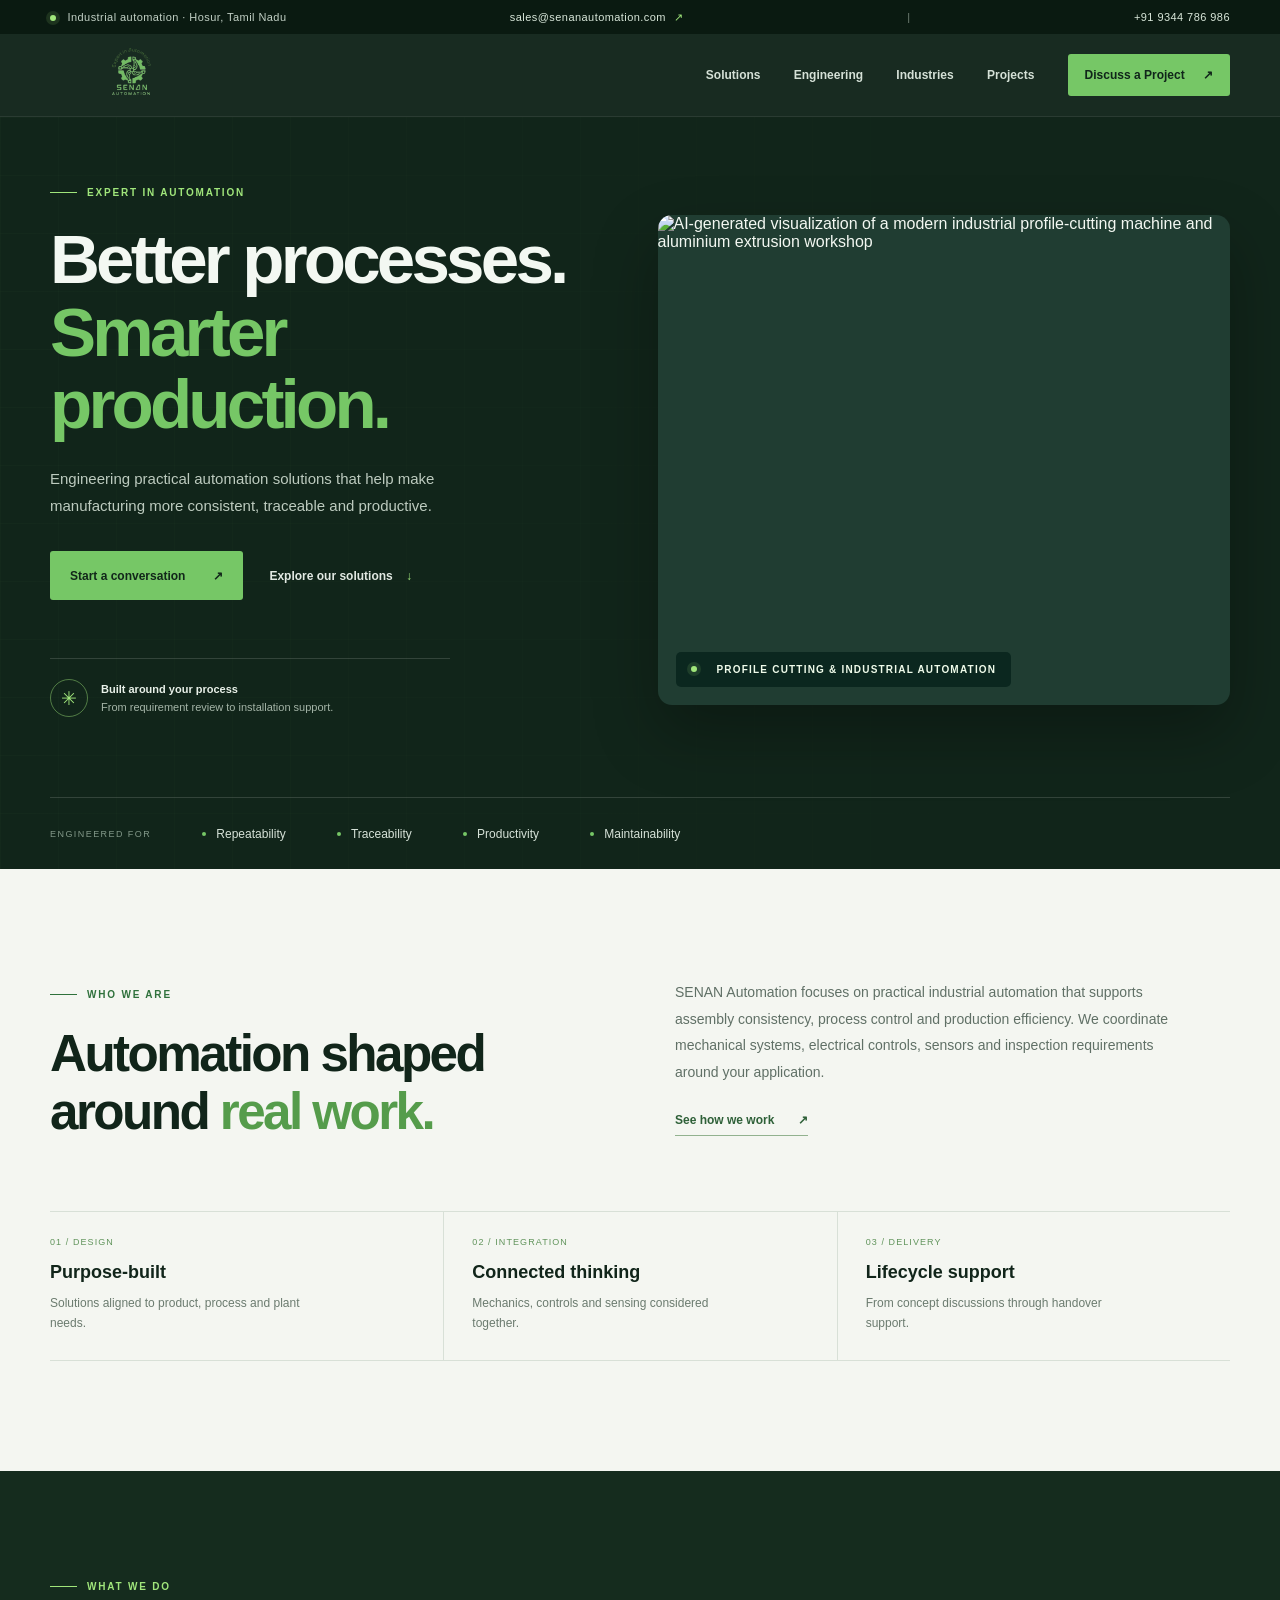
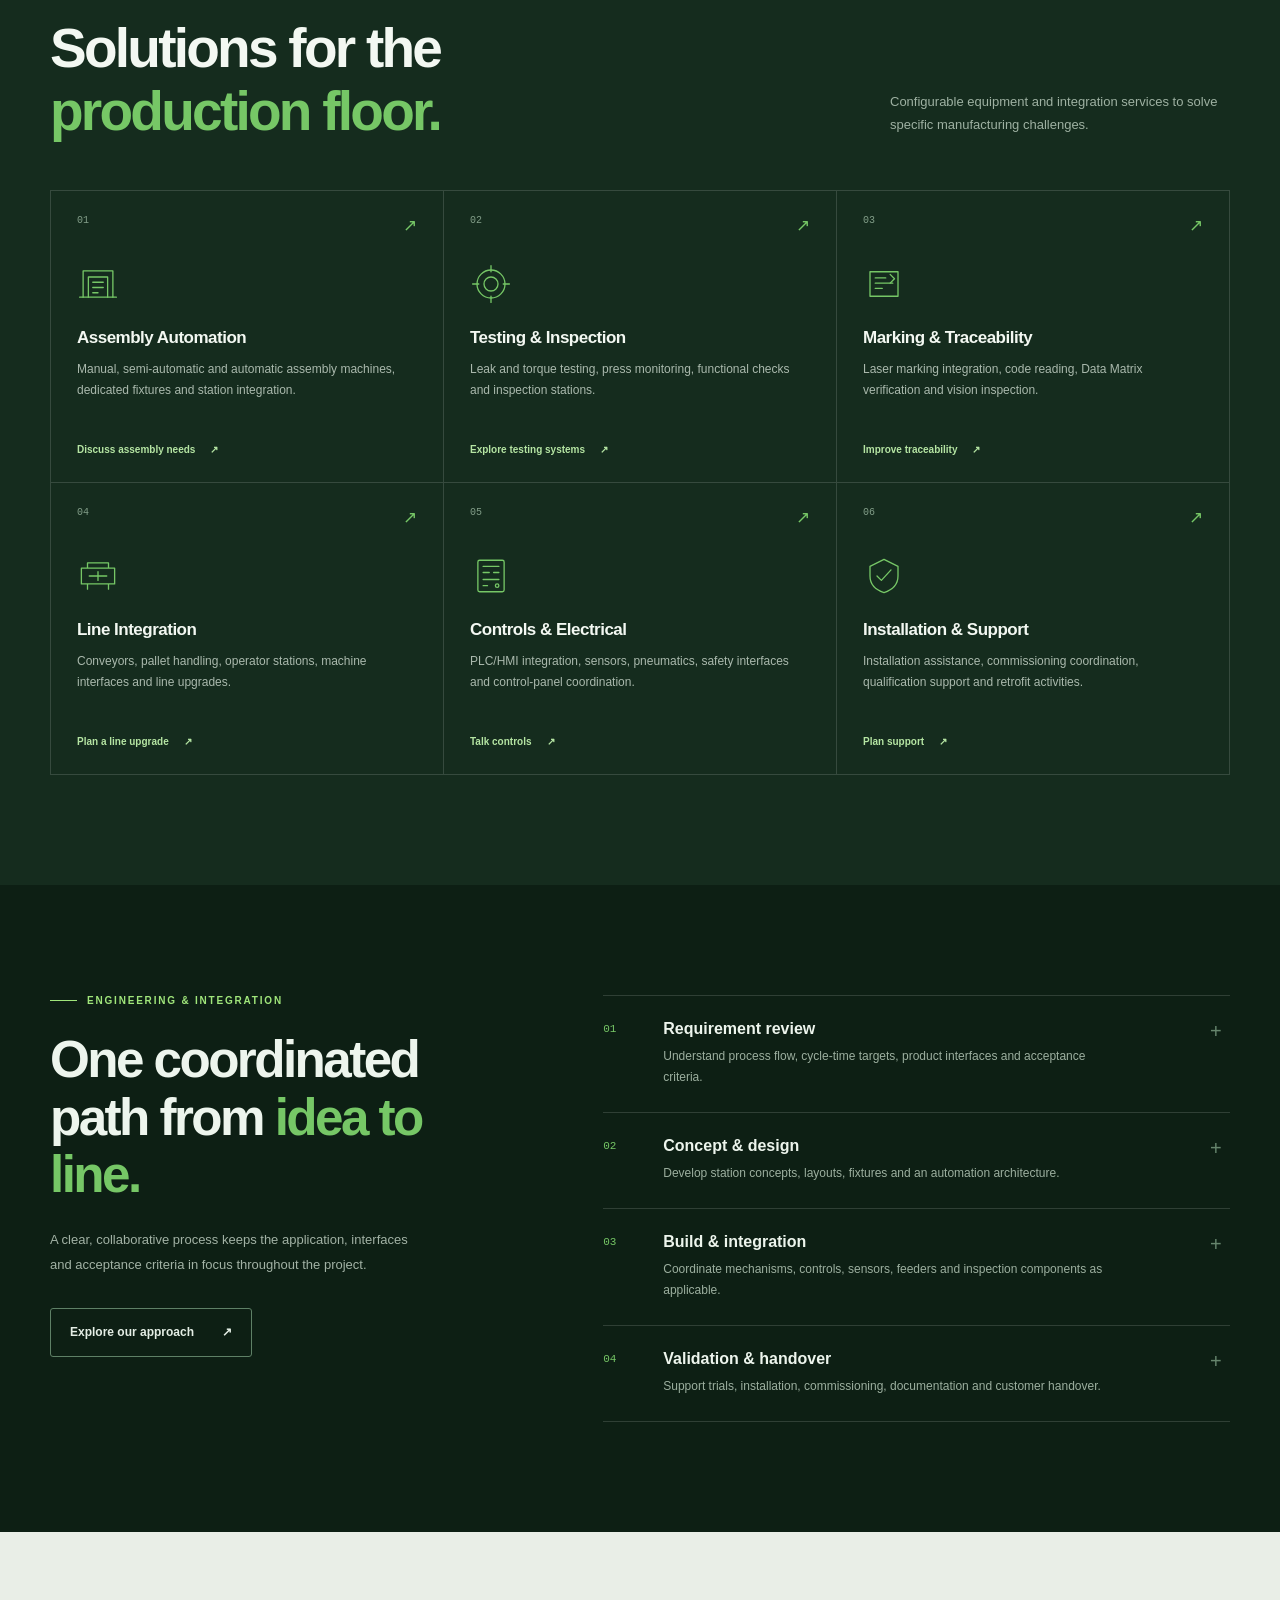
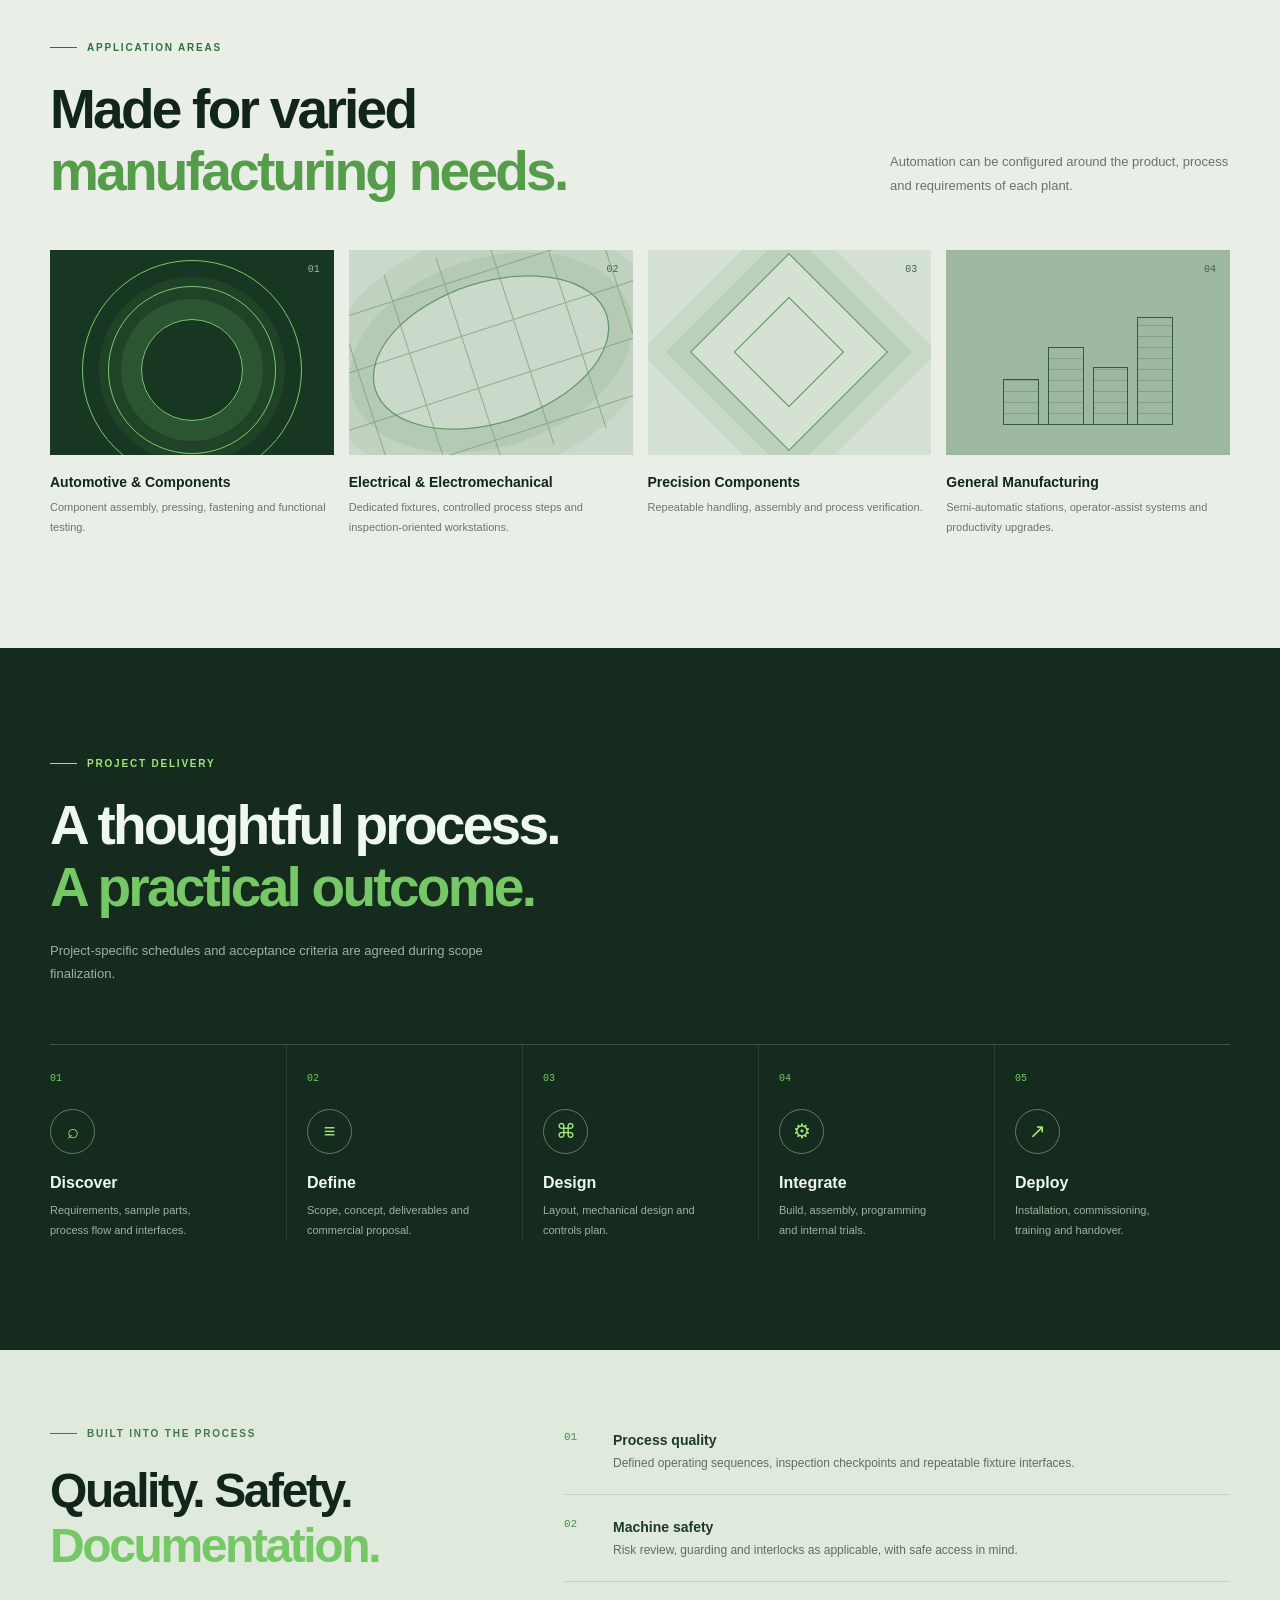
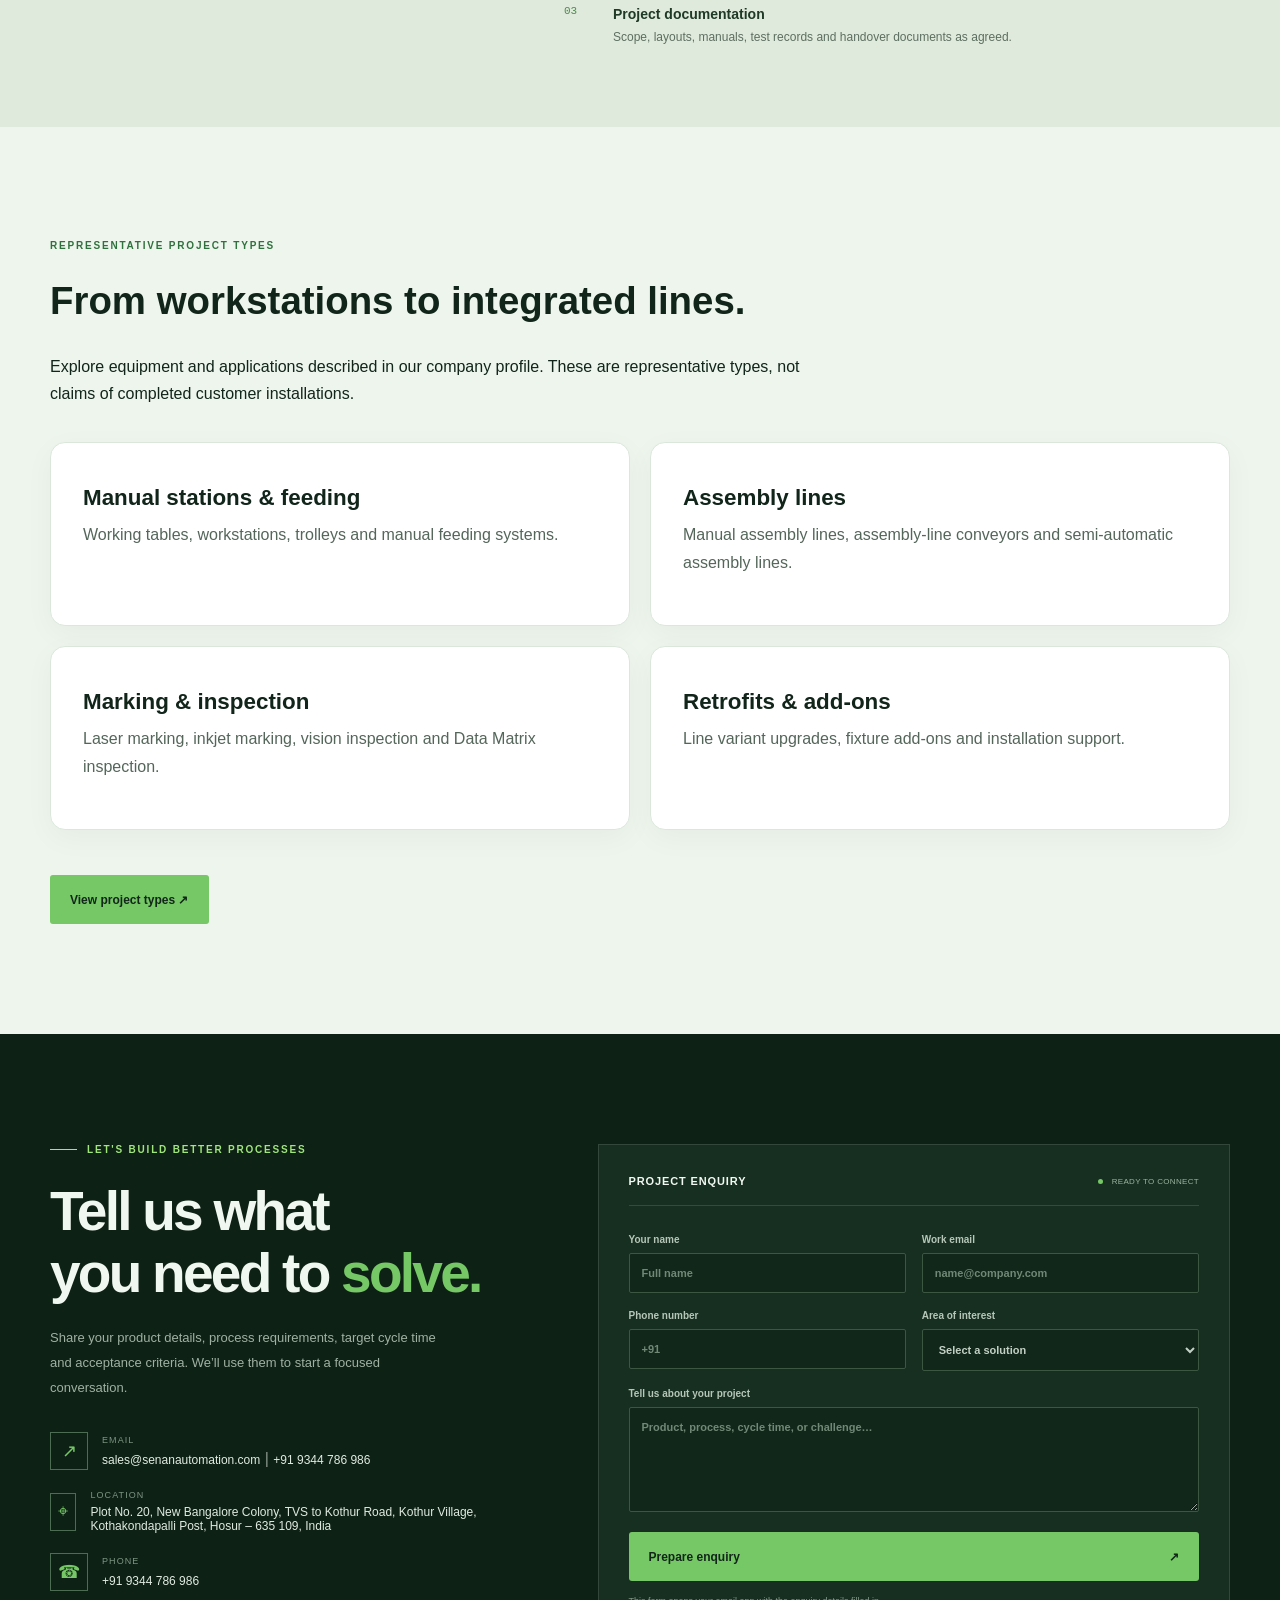
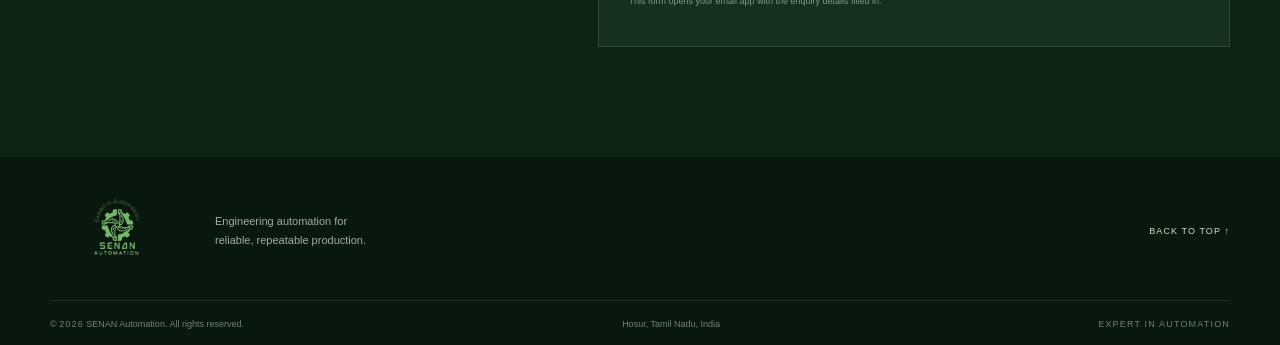
==== commit 448a9747: "Add files via upload Updated Home page AI image and contact numbers." ====
--- a/index.html
+++ b/index.html
@@ -1,92 +1,67 @@
 <!DOCTYPE html>
+
 <html lang="en">
 <head>
-  <meta charset="UTF-8">
-  <meta name="viewport" content="width=device-width, initial-scale=1.0">
-  <meta name="description" content="SENAN Automation delivers custom industrial automation, assembly and testing equipment, inspection, traceability, controls integration and line upgrades.">
-  <meta name="theme-color" content="#10251b">
-  <title>SENAN Automation | Engineered for Better Production</title>
-  <link rel="stylesheet" href="styles.css">
-  <script src="script.js" defer></script>
-</head>
+<meta charset="utf-8"/>
+<meta content="width=device-width, initial-scale=1.0" name="viewport"/>
+<meta content="#10251b" name="theme-color"/>
+<title>Industrial Automation Solutions in Hosur | SENAN Automation</title>
+<link href="styles.css" rel="stylesheet"/>
+<script defer="" src="script.js"></script>
+<meta content="SENAN Automation in Hosur provides assembly automation, testing, inspection, conveyors, PLC/HMI integration and custom production equipment." name="description"/><meta content="index, follow, max-image-preview:large" name="robots"/><link href="https://www.senanautomation.com/" rel="canonical"/><meta content="Industrial Automation Solutions in Hosur | SENAN Automation" property="og:title"/><meta content="SENAN Automation in Hosur provides assembly automation, testing, inspection, conveyors, PLC/HMI integration and custom production equipment." property="og:description"/><meta content="https://www.senanautomation.com/" property="og:url"/><meta content="website" property="og:type"/><meta content="SENAN Automation" property="og:site_name"/><meta content="summary" name="twitter:card"/><meta content="#183e2b" name="theme-color"/><script type="application/ld+json">{"@context": "https://schema.org", "@type": "Organization", "name": "SENAN Automation", "url": "https://www.senanautomation.com/", "logo": "https://www.senanautomation.com/assets/senan-logo.png", "email": "sales@senanautomation.com", "telephone": "+91-9344786986", "address": {"@type": "PostalAddress", "streetAddress": "Plot No. 20, New Bangalore Colony, TVS to Kothur Road, Kothur Village, Kothakondapalli Post", "addressLocality": "Hosur", "postalCode": "635109", "addressRegion": "Tamil Nadu", "addressCountry": "IN"}}</script></head>
 <body>
-  <div class="topline"><div class="container topline-inner"><span><span class="status-dot"></span> Industrial automation · Hosur, Tamil Nadu</span><a href="mailto:sales@senanautomation.com">sales@senanautomation.com <span aria-hidden="true">↗</span></a></div></div>
-  <header class="site-header" id="top">
-    <div class="container nav-wrap">
-      <a class="brand" href="index.html" aria-label="SENAN Automation home"><img src="assets/senan-logo.png" alt="SENAN Automation — Expert in Automation"></a>
-      <button class="menu-toggle" aria-label="Open navigation" aria-expanded="false" aria-controls="main-nav"><span></span><span></span><span></span></button>
-      <nav class="main-nav" id="main-nav" aria-label="Main navigation">
-        <a href="solutions.html">Solutions</a><a href="engineering.html">Engineering</a><a href="industries.html">Industries</a><a href="projects.html">Projects</a><a class="nav-cta" href="contact.html">Discuss a Project <span>↗</span></a>
-      </nav>
-    </div>
-  </header>
-  <main>
-    <section class="hero">
-      <div class="hero-grid"></div><div class="container hero-layout">
-        <div class="hero-copy">
-          <p class="eyebrow"><span class="eyebrow-line"></span> EXPERT IN AUTOMATION</p>
-          <h1>Better processes.<br><span>Smarter production.</span></h1>
-          <p class="hero-lead">Engineering practical automation solutions that help make manufacturing more consistent, traceable and productive.</p>
-          <div class="hero-actions"><a class="button button-green" href="#contact">Start a conversation <span>↗</span></a><a class="text-link" href="#solutions">Explore our solutions <span>↓</span></a></div>
-          <div class="hero-proof"><div class="proof-icon">✳</div><p><strong>Built around your process</strong><br><span>From requirement review to installation support.</span></p></div>
-        </div>
-        <div class="hero-visual" aria-label="Abstract industrial automation illustration">
-          <div class="visual-label label-top"><span class="pulse"></span> PROCESS / CONTROL</div>
-          <div class="machine-frame">
-            <div class="machine-top"><span>SA / 01</span><span>INTEGRATED SYSTEM</span></div>
-            <svg class="machine-svg" viewBox="0 0 500 420" role="img" aria-label="Illustration of an automated assembly station">
-              <defs><linearGradient id="metal" x1="0" y1="0" x2="1" y2="1"><stop offset="0" stop-color="#d9e6dd"/><stop offset="1" stop-color="#718d7b"/></linearGradient><linearGradient id="green" x1="0" y1="0" x2="1" y2="1"><stop offset="0" stop-color="#9ae16f"/><stop offset="1" stop-color="#4da85d"/></linearGradient></defs>
-              <g fill="none" stroke="#7e9a87" stroke-width="1" opacity=".25"><path d="M0 70H500M0 140H500M0 210H500M0 280H500M0 350H500M70 0V420M140 0V420M210 0V420M280 0V420M350 0V420M420 0V420"/></g>
-              <path d="M62 324L251 380L438 316L247 260Z" fill="#0b1d15" stroke="#567665" stroke-width="2"/>
-              <path d="M62 324V349L251 408V380Z" fill="#243c2e"/><path d="M251 380V408L438 343V316Z" fill="#1b3024"/>
-              <path d="M113 284V140L151 128V270Z" fill="url(#metal)"/><path d="M113 140L151 128L338 184L300 198Z" fill="#e5eee8"/><path d="M300 198L338 184V325L300 339Z" fill="#688673"/>
-              <path d="M151 128V270L300 315V198Z" fill="#385c43" stroke="#9bb6a2" stroke-width="2"/>
-              <path d="M171 152L279 185V278L171 246Z" fill="#11281c" stroke="#6a9c74" stroke-width="2"/>
-              <path d="M190 218L223 185L253 195L253 235L223 250L190 240Z" fill="url(#green)" stroke="#c1f3a4" stroke-width="2"/>
-              <path d="M222 185V150L244 137L265 145V195" fill="none" stroke="#b6d4bf" stroke-width="14" stroke-linejoin="round"/>
-              <path d="M222 185V150L244 137L265 145V195" fill="none" stroke="#4c7657" stroke-width="7" stroke-linejoin="round"/>
-              <circle cx="244" cy="137" r="13" fill="#a7d3b0" stroke="#365a40" stroke-width="5"/>
-              <path d="M222 250L211 282L233 289L253 235" fill="#76c765" stroke="#c2f5a5" stroke-width="3"/>
-              <rect x="81" y="266" width="58" height="16" rx="3" transform="rotate(17 81 266)" fill="#c5d8cb"/><rect x="325" y="284" width="64" height="18" rx="3" transform="rotate(-19 325 284)" fill="#8bb69a"/>
-              <path d="M89 290L89 320M132 302L132 333M367 286L367 319M410 270L410 303" stroke="#9ab8a3" stroke-width="5"/>
-              <circle cx="112" cy="291" r="6" fill="#9be16d"/><circle cx="371" cy="296" r="6" fill="#9be16d"/>
-              <path d="M278 105H354V136H386" fill="none" stroke="#8ae46b" stroke-width="2" stroke-dasharray="5 5"/><circle cx="386" cy="136" r="5" fill="#8ae46b"/>
-              <path d="M95 188H68V164" fill="none" stroke="#8ae46b" stroke-width="2" stroke-dasharray="5 5"/><circle cx="68" cy="164" r="5" fill="#8ae46b"/>
-              <rect x="310" y="78" width="108" height="48" rx="5" fill="#173324" stroke="#547d5f"/><text x="324" y="97" fill="#a6e888" font-size="9" font-family="monospace">SYSTEM STATUS</text><text x="324" y="114" fill="#f4fbf5" font-size="12" font-family="monospace">READY ●</text>
-            </svg>
-            <div class="machine-bottom"><span>ENGINEERED INTEGRATION</span><span>01 — 04</span></div>
-          </div>
-          <div class="visual-note"><span class="note-number">01</span><span>MECHANICAL + CONTROLS<br><strong>Working as one system</strong></span></div>
-          <div class="visual-orbit orbit-one"></div><div class="visual-orbit orbit-two"></div>
-        </div>
-      </div>
-      <div class="container hero-foot"><span>ENGINEERED FOR</span><div>Repeatability</div><div>Traceability</div><div>Productivity</div><div>Maintainability</div></div>
-    </section>
-    <section class="intro section-pad">
-      <div class="container intro-layout"><div><p class="eyebrow dark"><span class="eyebrow-line"></span> WHO WE ARE</p><h2>Automation shaped<br>around <em>real work.</em></h2></div><div class="intro-text"><p>SENAN Automation focuses on practical industrial automation that supports assembly consistency, process control and production efficiency. We coordinate mechanical systems, electrical controls, sensors and inspection requirements around your application.</p><a class="under-link" href="engineering.html">See how we work <span>↗</span></a></div></div>
-      <div class="container value-strip"><div class="value-cell"><span>01 / DESIGN</span><strong>Purpose-built</strong><p>Solutions aligned to product, process and plant needs.</p></div><div class="value-cell"><span>02 / INTEGRATION</span><strong>Connected thinking</strong><p>Mechanics, controls and sensing considered together.</p></div><div class="value-cell"><span>03 / DELIVERY</span><strong>Lifecycle support</strong><p>From concept discussions through handover support.</p></div></div>
-    </section>
-    <section class="solutions section-pad" id="solutions">
-      <div class="container"><div class="section-heading"><div><p class="eyebrow"><span class="eyebrow-line"></span> WHAT WE DO</p><h2>Solutions for the<br><span>production floor.</span></h2></div><p>Configurable equipment and integration services to solve specific manufacturing challenges.</p></div>
-        <div class="solution-grid">
-          <article class="solution-card solution-feature"><div class="card-top"><span>01</span><span class="card-arrow">↗</span></div><div class="line-icon"><svg viewBox="0 0 48 48"><path d="M7 39V9h34v30M13 39V16h22v23M18 22h12M18 28h12M18 34h6"/><path d="M3 39h42"/></svg></div><h3>Assembly Automation</h3><p>Manual, semi-automatic and automatic assembly machines, dedicated fixtures and station integration.</p><a href="#contact">Discuss assembly needs <span>↗</span></a></article>
-          <article class="solution-card"><div class="card-top"><span>02</span><span class="card-arrow">↗</span></div><div class="line-icon"><svg viewBox="0 0 48 48"><circle cx="24" cy="24" r="16"/><circle cx="24" cy="24" r="8"/><path d="M24 3v7M24 38v7M3 24h7M38 24h7"/></svg></div><h3>Testing & Inspection</h3><p>Leak and torque testing, press monitoring, functional checks and inspection stations.</p><a href="#contact">Explore testing systems <span>↗</span></a></article>
-          <article class="solution-card"><div class="card-top"><span>03</span><span class="card-arrow">↗</span></div><div class="line-icon"><svg viewBox="0 0 48 48"><path d="M8 10h32v28H8zM14 17h12M14 23h20M14 29h8"/><path d="M31 13l5 5-5 5"/></svg></div><h3>Marking & Traceability</h3><p>Laser marking integration, code reading, Data Matrix verification and vision inspection.</p><a href="#contact">Improve traceability <span>↗</span></a></article>
-          <article class="solution-card"><div class="card-top"><span>04</span><span class="card-arrow">↗</span></div><div class="line-icon"><svg viewBox="0 0 48 48"><path d="M5 15h38v18H5zM12 15V9h24v6M12 33v6M36 33v6"/><path d="M14 24h20M24 19v10"/></svg></div><h3>Line Integration</h3><p>Conveyors, pallet handling, operator stations, machine interfaces and line upgrades.</p><a href="#contact">Plan a line upgrade <span>↗</span></a></article>
-          <article class="solution-card"><div class="card-top"><span>05</span><span class="card-arrow">↗</span></div><div class="line-icon"><svg viewBox="0 0 48 48"><rect x="9" y="6" width="30" height="36" rx="2"/><path d="M15 13h18M15 20h7M27 20h6M15 28h18M15 35h5"/><circle cx="31" cy="35" r="2"/></svg></div><h3>Controls & Electrical</h3><p>PLC/HMI integration, sensors, pneumatics, safety interfaces and control-panel coordination.</p><a href="#contact">Talk controls <span>↗</span></a></article>
-          <article class="solution-card"><div class="card-top"><span>06</span><span class="card-arrow">↗</span></div><div class="line-icon"><svg viewBox="0 0 48 48"><path d="M24 5l16 8v11c0 10-7 16-16 19C15 40 8 34 8 24V13z"/><path d="M16 24l5 5 11-12"/></svg></div><h3>Installation & Support</h3><p>Installation assistance, commissioning coordination, qualification support and retrofit activities.</p><a href="#contact">Plan support <span>↗</span></a></article>
-        </div>
-      </div>
-    </section>
-    <section class="capabilities section-pad" id="capabilities"><div class="container capability-layout"><div class="capability-copy"><p class="eyebrow"><span class="eyebrow-line"></span> ENGINEERING & INTEGRATION</p><h2>One coordinated<br>path from <span>idea to line.</span></h2><p class="muted">A clear, collaborative process keeps the application, interfaces and acceptance criteria in focus throughout the project.</p><a class="button button-outline" href="#approach">Explore our approach <span>↗</span></a></div><div class="capability-list"><div class="capability-item"><span class="cap-num">01</span><div><h3>Requirement review</h3><p>Understand process flow, cycle-time targets, product interfaces and acceptance criteria.</p></div><span class="cap-symbol">+</span></div><div class="capability-item"><span class="cap-num">02</span><div><h3>Concept & design</h3><p>Develop station concepts, layouts, fixtures and an automation architecture.</p></div><span class="cap-symbol">+</span></div><div class="capability-item"><span class="cap-num">03</span><div><h3>Build & integration</h3><p>Coordinate mechanisms, controls, sensors, feeders and inspection components as applicable.</p></div><span class="cap-symbol">+</span></div><div class="capability-item"><span class="cap-num">04</span><div><h3>Validation & handover</h3><p>Support trials, installation, commissioning, documentation and customer handover.</p></div><span class="cap-symbol">+</span></div></div></div></section>
-    <section class="industries section-pad" id="industries"><div class="container"><div class="section-heading"><div><p class="eyebrow dark"><span class="eyebrow-line"></span> APPLICATION AREAS</p><h2>Made for varied<br><em>manufacturing needs.</em></h2></div><p>Automation can be configured around the product, process and requirements of each plant.</p></div><div class="industry-grid"><div class="industry-card industry-auto"><div class="industry-visual"><div class="rings"></div><span>01</span></div><h3>Automotive & Components</h3><p>Component assembly, pressing, fastening and functional testing.</p></div><div class="industry-card"><div class="industry-visual visual-circuit"><div class="circuit-lines"></div><span>02</span></div><h3>Electrical & Electromechanical</h3><p>Dedicated fixtures, controlled process steps and inspection-oriented workstations.</p></div><div class="industry-card"><div class="industry-visual visual-precision"><div class="precision-shape"></div><span>03</span></div><h3>Precision Components</h3><p>Repeatable handling, assembly and process verification.</p></div><div class="industry-card"><div class="industry-visual visual-general"><div class="bars"><i></i><i></i><i></i><i></i></div><span>04</span></div><h3>General Manufacturing</h3><p>Semi-automatic stations, operator-assist systems and productivity upgrades.</p></div></div></div></section>
-    <section class="approach section-pad" id="approach"><div class="container"><div class="approach-head"><p class="eyebrow"><span class="eyebrow-line"></span> PROJECT DELIVERY</p><h2>A thoughtful process.<br><span>A practical outcome.</span></h2><p>Project-specific schedules and acceptance criteria are agreed during scope finalization.</p></div><div class="process-track"><div class="process-step"><span class="process-index">01</span><div class="process-node">⌕</div><h3>Discover</h3><p>Requirements, sample parts, process flow and interfaces.</p></div><div class="process-step"><span class="process-index">02</span><div class="process-node">≡</div><h3>Define</h3><p>Scope, concept, deliverables and commercial proposal.</p></div><div class="process-step"><span class="process-index">03</span><div class="process-node">⌘</div><h3>Design</h3><p>Layout, mechanical design and controls plan.</p></div><div class="process-step"><span class="process-index">04</span><div class="process-node">⚙</div><h3>Integrate</h3><p>Build, assembly, programming and internal trials.</p></div><div class="process-step"><span class="process-index">05</span><div class="process-node">↗</div><h3>Deploy</h3><p>Installation, commissioning, training and handover.</p></div></div></div></section>
-    <section class="quality-band"><div class="container quality-layout"><div><p class="eyebrow"><span class="eyebrow-line"></span> BUILT INTO THE PROCESS</p><h2>Quality. Safety.<br><span>Documentation.</span></h2></div><div class="quality-points"><div><span>01</span><p><strong>Process quality</strong><br>Defined operating sequences, inspection checkpoints and repeatable fixture interfaces.</p></div><div><span>02</span><p><strong>Machine safety</strong><br>Risk review, guarding and interlocks as applicable, with safe access in mind.</p></div><div><span>03</span><p><strong>Project documentation</strong><br>Scope, layouts, manuals, test records and handover documents as agreed.</p></div></div></div></section>
+<div class="topline"><div class="container topline-inner"><span><span class="status-dot"></span> Industrial automation · Hosur, Tamil Nadu</span><a href="mailto:sales@senanautomation.com">sales@senanautomation.com <span aria-hidden="true">↗</span></a><span class="contact-separator">  |  </span><a class="contact-phone" href="tel:+919344786986">+91 9344 786 986</a></div></div>
+<header class="site-header" id="top">
+<div class="container nav-wrap">
+<a aria-label="SENAN Automation home" class="brand" href="index.html"><img alt="SENAN Automation logo" decoding="async" src="assets/senan-logo.png"/></a>
+<button aria-controls="main-nav" aria-expanded="false" aria-label="Open navigation" class="menu-toggle"><span></span><span></span><span></span></button>
+<nav aria-label="Main navigation" class="main-nav" id="main-nav">
+<a href="solutions.html">Solutions</a><a href="engineering.html">Engineering</a><a href="industries.html">Industries</a><a href="projects.html">Projects</a><a class="nav-cta" href="contact.html">Discuss a Project <span>↗</span></a>
+</nav>
+</div>
+</header>
+<main>
+<section class="hero">
+<div class="hero-grid"></div><div class="container hero-layout">
+<div class="hero-copy">
+<p class="eyebrow"><span class="eyebrow-line"></span> EXPERT IN AUTOMATION</p>
+<h1>Better processes.<br/><span>Smarter production.</span></h1>
+<p class="hero-lead">Engineering practical automation solutions that help make manufacturing more consistent, traceable and productive.</p>
+<div class="hero-actions"><a class="button button-green" href="#contact">Start a conversation <span>↗</span></a><a class="text-link" href="#solutions">Explore our solutions <span>↓</span></a></div>
+<div class="hero-proof"><div class="proof-icon">✳</div><p><strong>Built around your process</strong><br/><span>From requirement review to installation support.</span></p></div>
+</div>
+<div class="hero-visual hero-workshop-visual">
+<img alt="AI-generated visualization of a modern industrial profile-cutting machine and aluminium extrusion workshop" class="workshop-photo" fetchpriority="high" height="680" src="assets/profile-cutting-workshop.webp" width="960"/>
+<div class="workshop-caption"><span class="pulse"></span> PROFILE CUTTING &amp; INDUSTRIAL AUTOMATION</div>
+</div>
+</div>
+<div class="container hero-foot"><span>ENGINEERED FOR</span><div>Repeatability</div><div>Traceability</div><div>Productivity</div><div>Maintainability</div></div>
+</section>
+<section class="intro section-pad">
+<div class="container intro-layout"><div><p class="eyebrow dark"><span class="eyebrow-line"></span> WHO WE ARE</p><h2>Automation shaped<br/>around <em>real work.</em></h2></div><div class="intro-text"><p>SENAN Automation focuses on practical industrial automation that supports assembly consistency, process control and production efficiency. We coordinate mechanical systems, electrical controls, sensors and inspection requirements around your application.</p><a class="under-link" href="engineering.html">See how we work <span>↗</span></a></div></div>
+<div class="container value-strip"><div class="value-cell"><span>01 / DESIGN</span><strong>Purpose-built</strong><p>Solutions aligned to product, process and plant needs.</p></div><div class="value-cell"><span>02 / INTEGRATION</span><strong>Connected thinking</strong><p>Mechanics, controls and sensing considered together.</p></div><div class="value-cell"><span>03 / DELIVERY</span><strong>Lifecycle support</strong><p>From concept discussions through handover support.</p></div></div>
+</section>
+<section class="solutions section-pad" id="solutions">
+<div class="container"><div class="section-heading"><div><p class="eyebrow"><span class="eyebrow-line"></span> WHAT WE DO</p><h2>Solutions for the<br/><span>production floor.</span></h2></div><p>Configurable equipment and integration services to solve specific manufacturing challenges.</p></div>
+<div class="solution-grid">
+<article class="solution-card solution-feature"><div class="card-top"><span>01</span><span class="card-arrow">↗</span></div><div class="line-icon"><svg viewbox="0 0 48 48"><path d="M7 39V9h34v30M13 39V16h22v23M18 22h12M18 28h12M18 34h6"></path><path d="M3 39h42"></path></svg></div><h3>Assembly Automation</h3><p>Manual, semi-automatic and automatic assembly machines, dedicated fixtures and station integration.</p><a href="#contact">Discuss assembly needs <span>↗</span></a></article>
+<article class="solution-card"><div class="card-top"><span>02</span><span class="card-arrow">↗</span></div><div class="line-icon"><svg viewbox="0 0 48 48"><circle cx="24" cy="24" r="16"></circle><circle cx="24" cy="24" r="8"></circle><path d="M24 3v7M24 38v7M3 24h7M38 24h7"></path></svg></div><h3>Testing &amp; Inspection</h3><p>Leak and torque testing, press monitoring, functional checks and inspection stations.</p><a href="#contact">Explore testing systems <span>↗</span></a></article>
+<article class="solution-card"><div class="card-top"><span>03</span><span class="card-arrow">↗</span></div><div class="line-icon"><svg viewbox="0 0 48 48"><path d="M8 10h32v28H8zM14 17h12M14 23h20M14 29h8"></path><path d="M31 13l5 5-5 5"></path></svg></div><h3>Marking &amp; Traceability</h3><p>Laser marking integration, code reading, Data Matrix verification and vision inspection.</p><a href="#contact">Improve traceability <span>↗</span></a></article>
+<article class="solution-card"><div class="card-top"><span>04</span><span class="card-arrow">↗</span></div><div class="line-icon"><svg viewbox="0 0 48 48"><path d="M5 15h38v18H5zM12 15V9h24v6M12 33v6M36 33v6"></path><path d="M14 24h20M24 19v10"></path></svg></div><h3>Line Integration</h3><p>Conveyors, pallet handling, operator stations, machine interfaces and line upgrades.</p><a href="#contact">Plan a line upgrade <span>↗</span></a></article>
+<article class="solution-card"><div class="card-top"><span>05</span><span class="card-arrow">↗</span></div><div class="line-icon"><svg viewbox="0 0 48 48"><rect height="36" rx="2" width="30" x="9" y="6"></rect><path d="M15 13h18M15 20h7M27 20h6M15 28h18M15 35h5"></path><circle cx="31" cy="35" r="2"></circle></svg></div><h3>Controls &amp; Electrical</h3><p>PLC/HMI integration, sensors, pneumatics, safety interfaces and control-panel coordination.</p><a href="#contact">Talk controls <span>↗</span></a></article>
+<article class="solution-card"><div class="card-top"><span>06</span><span class="card-arrow">↗</span></div><div class="line-icon"><svg viewbox="0 0 48 48"><path d="M24 5l16 8v11c0 10-7 16-16 19C15 40 8 34 8 24V13z"></path><path d="M16 24l5 5 11-12"></path></svg></div><h3>Installation &amp; Support</h3><p>Installation assistance, commissioning coordination, qualification support and retrofit activities.</p><a href="#contact">Plan support <span>↗</span></a></article>
+</div>
+</div>
+</section>
+<section class="capabilities section-pad" id="capabilities"><div class="container capability-layout"><div class="capability-copy"><p class="eyebrow"><span class="eyebrow-line"></span> ENGINEERING &amp; INTEGRATION</p><h2>One coordinated<br/>path from <span>idea to line.</span></h2><p class="muted">A clear, collaborative process keeps the application, interfaces and acceptance criteria in focus throughout the project.</p><a class="button button-outline" href="#approach">Explore our approach <span>↗</span></a></div><div class="capability-list"><div class="capability-item"><span class="cap-num">01</span><div><h3>Requirement review</h3><p>Understand process flow, cycle-time targets, product interfaces and acceptance criteria.</p></div><span class="cap-symbol">+</span></div><div class="capability-item"><span class="cap-num">02</span><div><h3>Concept &amp; design</h3><p>Develop station concepts, layouts, fixtures and an automation architecture.</p></div><span class="cap-symbol">+</span></div><div class="capability-item"><span class="cap-num">03</span><div><h3>Build &amp; integration</h3><p>Coordinate mechanisms, controls, sensors, feeders and inspection components as applicable.</p></div><span class="cap-symbol">+</span></div><div class="capability-item"><span class="cap-num">04</span><div><h3>Validation &amp; handover</h3><p>Support trials, installation, commissioning, documentation and customer handover.</p></div><span class="cap-symbol">+</span></div></div></div></section>
+<section class="industries section-pad" id="industries"><div class="container"><div class="section-heading"><div><p class="eyebrow dark"><span class="eyebrow-line"></span> APPLICATION AREAS</p><h2>Made for varied<br/><em>manufacturing needs.</em></h2></div><p>Automation can be configured around the product, process and requirements of each plant.</p></div><div class="industry-grid"><div class="industry-card industry-auto"><div class="industry-visual"><div class="rings"></div><span>01</span></div><h3>Automotive &amp; Components</h3><p>Component assembly, pressing, fastening and functional testing.</p></div><div class="industry-card"><div class="industry-visual visual-circuit"><div class="circuit-lines"></div><span>02</span></div><h3>Electrical &amp; Electromechanical</h3><p>Dedicated fixtures, controlled process steps and inspection-oriented workstations.</p></div><div class="industry-card"><div class="industry-visual visual-precision"><div class="precision-shape"></div><span>03</span></div><h3>Precision Components</h3><p>Repeatable handling, assembly and process verification.</p></div><div class="industry-card"><div class="industry-visual visual-general"><div class="bars"><i></i><i></i><i></i><i></i></div><span>04</span></div><h3>General Manufacturing</h3><p>Semi-automatic stations, operator-assist systems and productivity upgrades.</p></div></div></div></section>
+<section class="approach section-pad" id="approach"><div class="container"><div class="approach-head"><p class="eyebrow"><span class="eyebrow-line"></span> PROJECT DELIVERY</p><h2>A thoughtful process.<br/><span>A practical outcome.</span></h2><p>Project-specific schedules and acceptance criteria are agreed during scope finalization.</p></div><div class="process-track"><div class="process-step"><span class="process-index">01</span><div class="process-node">⌕</div><h3>Discover</h3><p>Requirements, sample parts, process flow and interfaces.</p></div><div class="process-step"><span class="process-index">02</span><div class="process-node">≡</div><h3>Define</h3><p>Scope, concept, deliverables and commercial proposal.</p></div><div class="process-step"><span class="process-index">03</span><div class="process-node">⌘</div><h3>Design</h3><p>Layout, mechanical design and controls plan.</p></div><div class="process-step"><span class="process-index">04</span><div class="process-node">⚙</div><h3>Integrate</h3><p>Build, assembly, programming and internal trials.</p></div><div class="process-step"><span class="process-index">05</span><div class="process-node">↗</div><h3>Deploy</h3><p>Installation, commissioning, training and handover.</p></div></div></div></section>
+<section class="quality-band"><div class="container quality-layout"><div><p class="eyebrow"><span class="eyebrow-line"></span> BUILT INTO THE PROCESS</p><h2>Quality. Safety.<br/><span>Documentation.</span></h2></div><div class="quality-points"><div><span>01</span><p><strong>Process quality</strong><br/>Defined operating sequences, inspection checkpoints and repeatable fixture interfaces.</p></div><div><span>02</span><p><strong>Machine safety</strong><br/>Risk review, guarding and interlocks as applicable, with safe access in mind.</p></div><div><span>03</span><p><strong>Project documentation</strong><br/>Scope, layouts, manuals, test records and handover documents as agreed.</p></div></div></div></section>
 <section class="section-pad project-teaser" id="projects"><div class="container"><p class="eyebrow dark">REPRESENTATIVE PROJECT TYPES</p><h2>From workstations to integrated lines.</h2><p>Explore equipment and applications described in our company profile. These are representative types, not claims of completed customer installations.</p><div class="new-grid"><article><h3>Manual stations &amp; feeding</h3><p>Working tables, workstations, trolleys and manual feeding systems.</p></article><article><h3>Assembly lines</h3><p>Manual assembly lines, assembly-line conveyors and semi-automatic assembly lines.</p></article><article><h3>Marking &amp; inspection</h3><p>Laser marking, inkjet marking, vision inspection and Data Matrix inspection.</p></article><article><h3>Retrofits &amp; add-ons</h3><p>Line variant upgrades, fixture add-ons and installation support.</p></article></div><a class="button button-green" href="projects.html">View project types ↗</a></div></section>
-    <section class="contact section-pad" id="contact"><div class="container contact-layout"><div class="contact-copy"><p class="eyebrow"><span class="eyebrow-line"></span> LET'S BUILD BETTER PROCESSES</p><h2>Tell us what<br>you need to <span>solve.</span></h2><p>Share your product details, process requirements, target cycle time and acceptance criteria. We’ll use them to start a focused conversation.</p><div class="contact-detail"><span class="detail-icon">↗</span><div><small>EMAIL</small><a href="mailto:sales@senanautomation.com">sales@senanautomation.com</a></div></div><div class="contact-detail"><span class="detail-icon">⌖</span><div><small>LOCATION</small><p>Plot No. 20, New Bangalore Colony, TVS to Kothur Road, Kothur Village, Kothakondapalli Post, Hosur – 635 109, India</p></div></div><div class="contact-detail"><span class="detail-icon">☎</span><div><small>PHONE</small><a href="tel:+919344786986">+91 93447 86986</a></div></div></div>
-        <form class="contact-form" id="contact-form"><div class="form-heading"><span>PROJECT ENQUIRY</span><span class="form-status"><i></i> READY TO CONNECT</span></div><div class="form-row"><label>Your name<input type="text" name="name" placeholder="Full name" required></label><label>Work email<input type="email" name="email" placeholder="name@company.com" required></label></div><div class="form-row"><label>Phone number<input type="tel" name="phone" placeholder="+91" pattern="[0-9+() -]{7,}" required></label><label>Area of interest<select name="interest" required><option value="" disabled selected>Select a solution</option><option>Assembly automation</option><option>Testing & inspection</option><option>Marking & traceability</option><option>Line integration</option><option>Controls & electrical</option><option>Installation & support</option><option>Other / not sure yet</option></select></label></div><label>Tell us about your project<textarea name="message" rows="4" placeholder="Product, process, cycle time, or challenge…" required></textarea></label><button class="button button-green submit-button" type="submit">Prepare enquiry <span>↗</span></button><p class="form-note">This form opens your email app with the enquiry details filled in.</p><p class="form-feedback" id="form-feedback" role="status" aria-live="polite"></p></form>
-      </div></section>
-  </main>
-  <footer class="site-footer"><div class="container footer-main"><a class="footer-brand" href="index.html"><img src="assets/senan-logo.png" alt="SENAN Automation"></a><p>Engineering automation for<br>reliable, repeatable production.</p><a class="back-top" href="#top">BACK TO TOP ↑</a></div><div class="container footer-bottom"><span>© <span id="year"></span> SENAN Automation. All rights reserved.</span><span>Hosur, Tamil Nadu, India</span><span>EXPERT IN AUTOMATION</span></div></footer>
+<section class="contact section-pad" id="contact"><div class="container contact-layout"><div class="contact-copy"><p class="eyebrow"><span class="eyebrow-line"></span> LET'S BUILD BETTER PROCESSES</p><h2>Tell us what<br/>you need to <span>solve.</span></h2><p>Share your product details, process requirements, target cycle time and acceptance criteria. We’ll use them to start a focused conversation.</p><div class="contact-detail"><span class="detail-icon">↗</span><div><small>EMAIL</small><a href="mailto:sales@senanautomation.com">sales@senanautomation.com</a><span class="contact-separator">  |  </span><a class="contact-phone" href="tel:+919344786986">+91 9344 786 986</a></div></div><div class="contact-detail"><span class="detail-icon">⌖</span><div><small>LOCATION</small><p>Plot No. 20, New Bangalore Colony, TVS to Kothur Road, Kothur Village, Kothakondapalli Post, Hosur – 635 109, India</p></div></div><div class="contact-detail"><span class="detail-icon">☎</span><div><small>PHONE</small><a href="tel:+919344786986">+91 9344 786 986</a></div></div></div>
+<form class="contact-form" id="contact-form"><div class="form-heading"><span>PROJECT ENQUIRY</span><span class="form-status"><i></i> READY TO CONNECT</span></div><div class="form-row"><label>Your name<input name="name" placeholder="Full name" required="" type="text"/></label><label>Work email<input name="email" placeholder="name@company.com" required="" type="email"/></label></div><div class="form-row"><label>Phone number<input name="phone" pattern="[0-9+() -]{7,}" placeholder="+91" required="" type="tel"/></label><label>Area of interest<select name="interest" required=""><option disabled="" selected="" value="">Select a solution</option><option>Assembly automation</option><option>Testing &amp; inspection</option><option>Marking &amp; traceability</option><option>Line integration</option><option>Controls &amp; electrical</option><option>Installation &amp; support</option><option>Other / not sure yet</option></select></label></div><label>Tell us about your project<textarea name="message" placeholder="Product, process, cycle time, or challenge…" required="" rows="4"></textarea></label><button class="button button-green submit-button" type="submit">Prepare enquiry <span>↗</span></button><p class="form-note">This form opens your email app with the enquiry details filled in.</p><p aria-live="polite" class="form-feedback" id="form-feedback" role="status"></p></form>
+</div></section>
+</main>
+<footer class="site-footer"><div class="container footer-main"><a class="footer-brand" href="index.html"><img alt="SENAN Automation logo" decoding="async" src="assets/senan-logo.png"/></a><p>Engineering automation for<br/>reliable, repeatable production.</p><a class="back-top" href="#top">BACK TO TOP ↑</a></div><div class="container footer-bottom"><span>© <span id="year"></span> SENAN Automation. All rights reserved.</span><span>Hosur, Tamil Nadu, India</span><span>EXPERT IN AUTOMATION</span></div></footer>
 </body>
 </html>
--- a/styles.css
+++ b/styles.css
@@ -294,3 +294,25 @@
 /* Additional internal pages — no third-party image or font dependencies */
 body{font-family:Arial,Helvetica,sans-serif}h1,h2,h3{font-family:Arial,Helvetica,sans-serif}
 .inner-hero{background:#10251b;color:#f6fff4;padding:110px 0 95px}.inner-hero h1{font-size:clamp(2.8rem,6vw,5.6rem);line-height:1.08;margin:18px 0 20px;max-width:900px}.inner-hero p{max-width:760px;line-height:1.75}.inner-content{background:#f6f8f3;color:#193428}.inner-content h2,.project-teaser h2{font-size:clamp(2rem,3vw,3rem);margin:20px 0 30px}.new-grid{display:grid;grid-template-columns:repeat(2,minmax(0,1fr));gap:20px;margin:35px 0 45px}.new-grid article{background:white;border:1px solid #dce7dc;border-radius:15px;padding:32px;box-shadow:0 8px 30px #10251b0a}.new-grid h3{font-size:1.4rem;margin:10px 0}.new-grid p{color:#54665a;line-height:1.75}.card-index{color:#4b9e62;font-weight:700;font-size:.8rem}.inner-cta{background:#173a29;color:white;padding:65px 0}.inner-cta h2{font-size:clamp(2rem,4vw,3.4rem);margin-bottom:10px}.inner-cta p{margin-bottom:25px}.scope-note{border-left:4px solid #75c76c;padding:15px 20px;background:#eaf3e8;margin:20px 0 45px}.contact-page-grid{display:grid;grid-template-columns:1fr 1fr;gap:55px}.contact-page-grid a{color:#276f45}.simple-form{display:grid;gap:16px}.simple-form label{display:grid;gap:8px;font-weight:600}.simple-form input,.simple-form select,.simple-form textarea{font:inherit;border:1px solid #c5d6c8;border-radius:7px;padding:13px;width:100%;background:#fff;color:#173528}.project-teaser{background:#edf5ed}.project-teaser>.container>p{max-width:760px;line-height:1.7}@media(max-width:750px){.new-grid,.contact-page-grid{grid-template-columns:1fr}.inner-hero{padding:70px 0}.new-grid article{padding:23px}}
+
+/* AI-generated profile-cutting workshop visual: local asset, no external image requests */
+.hero-workshop-visual { min-height: 450px; overflow: hidden; border-radius: 14px; background: #203d32; box-shadow: 0 28px 65px rgba(0,0,0,.28); }
+.workshop-photo { width: 100%; height: 490px; object-fit: cover; object-position: 54% center; display: block; }
+.workshop-caption { position: absolute; bottom: 18px; left: 18px; right: 18px; width: fit-content; max-width: calc(100% - 36px); padding: 12px 15px; border-radius: 5px; background: rgba(9,37,29,.88); color: #effbea; font-size: 10px; font-weight: 700; letter-spacing: .12em; display:flex; align-items:center; gap: 10px; }
+@media(max-width: 900px) { .hero-workshop-visual { min-height: 350px; } .workshop-photo { height: 400px; } }
+@media(max-width: 600px) { .hero-workshop-visual { min-height: 265px; } .workshop-photo { height: 300px; } .workshop-caption { font-size: 8px; } }
+
+/* Contact number beside every sales email link */
+.contact-phone {
+  white-space: nowrap;
+  color: inherit;
+  text-decoration: none;
+}
+.contact-phone:hover, .contact-phone:focus-visible {
+  text-decoration: underline;
+}
+.contact-separator { opacity: 0.55; }
+@media (max-width: 640px) {
+  .topline-inner { flex-wrap: wrap; row-gap: 0.35rem; }
+  .contact-phone { white-space: normal; }
+}
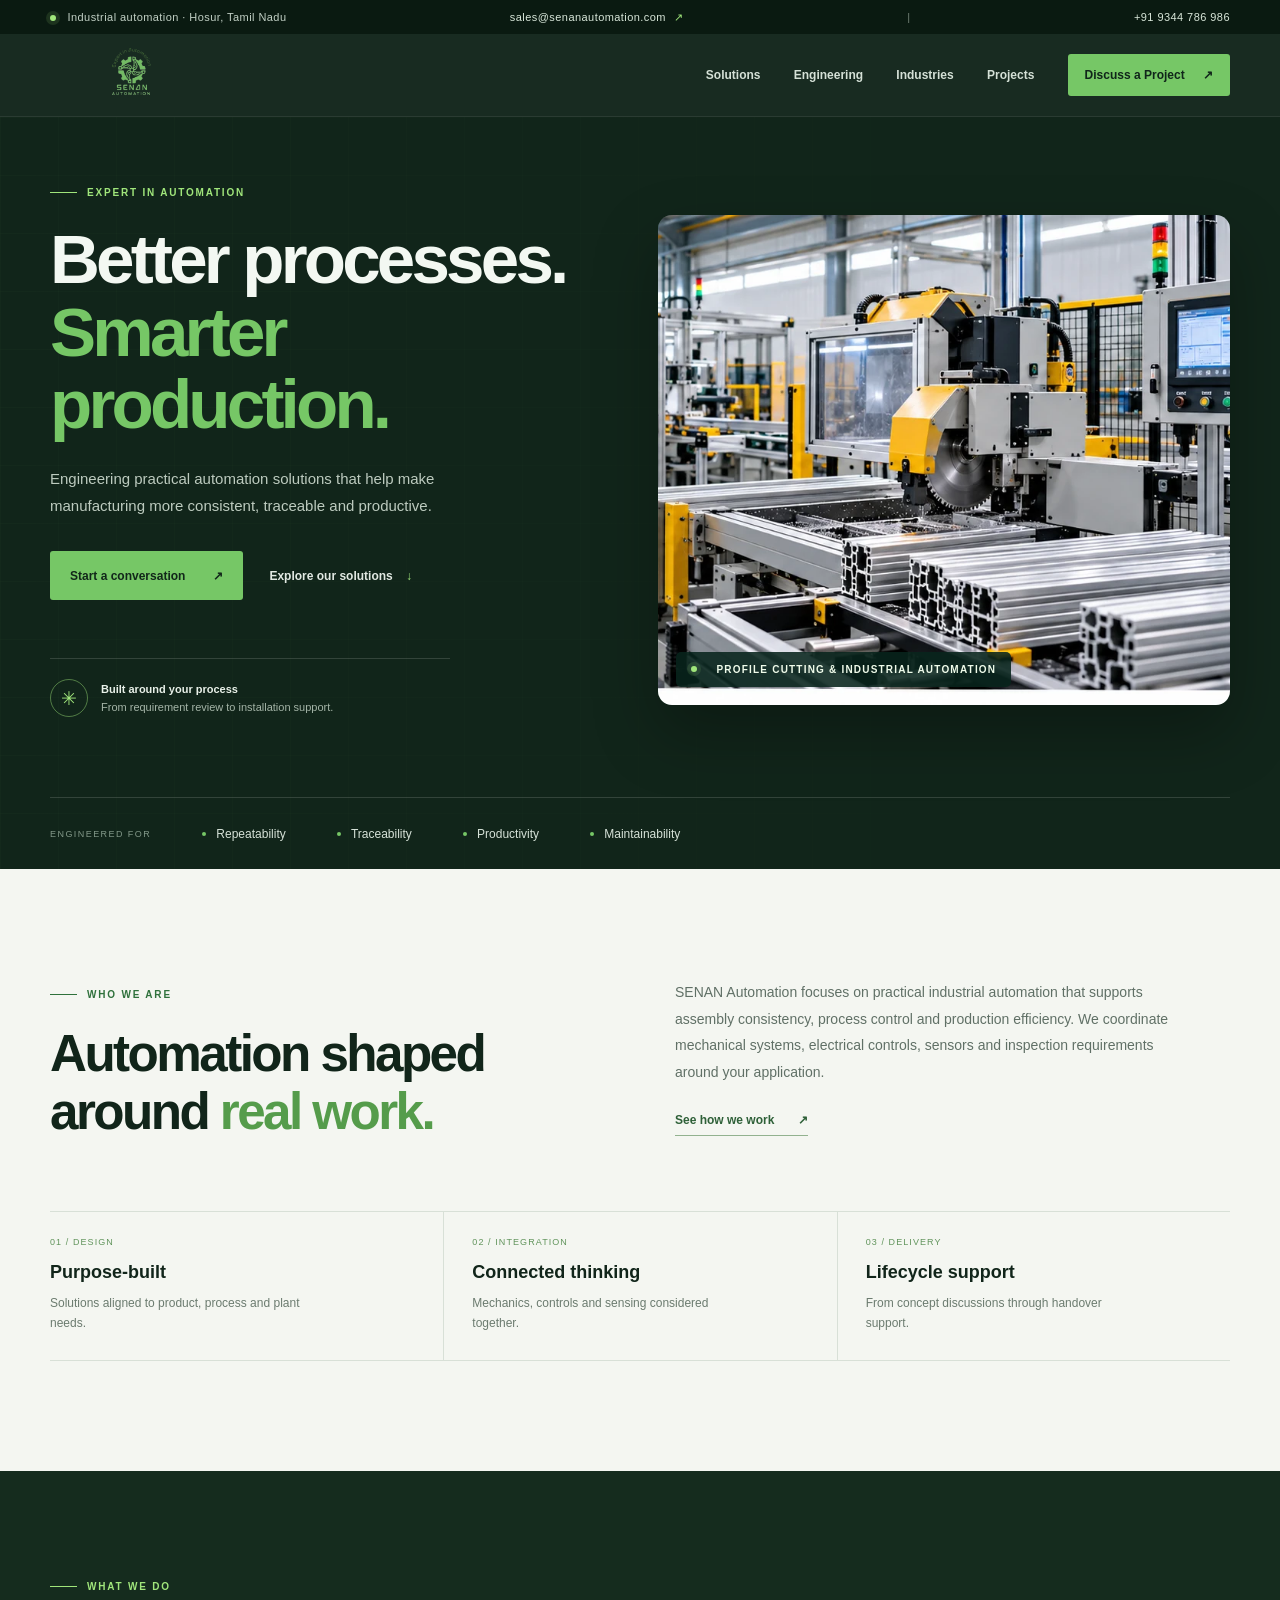
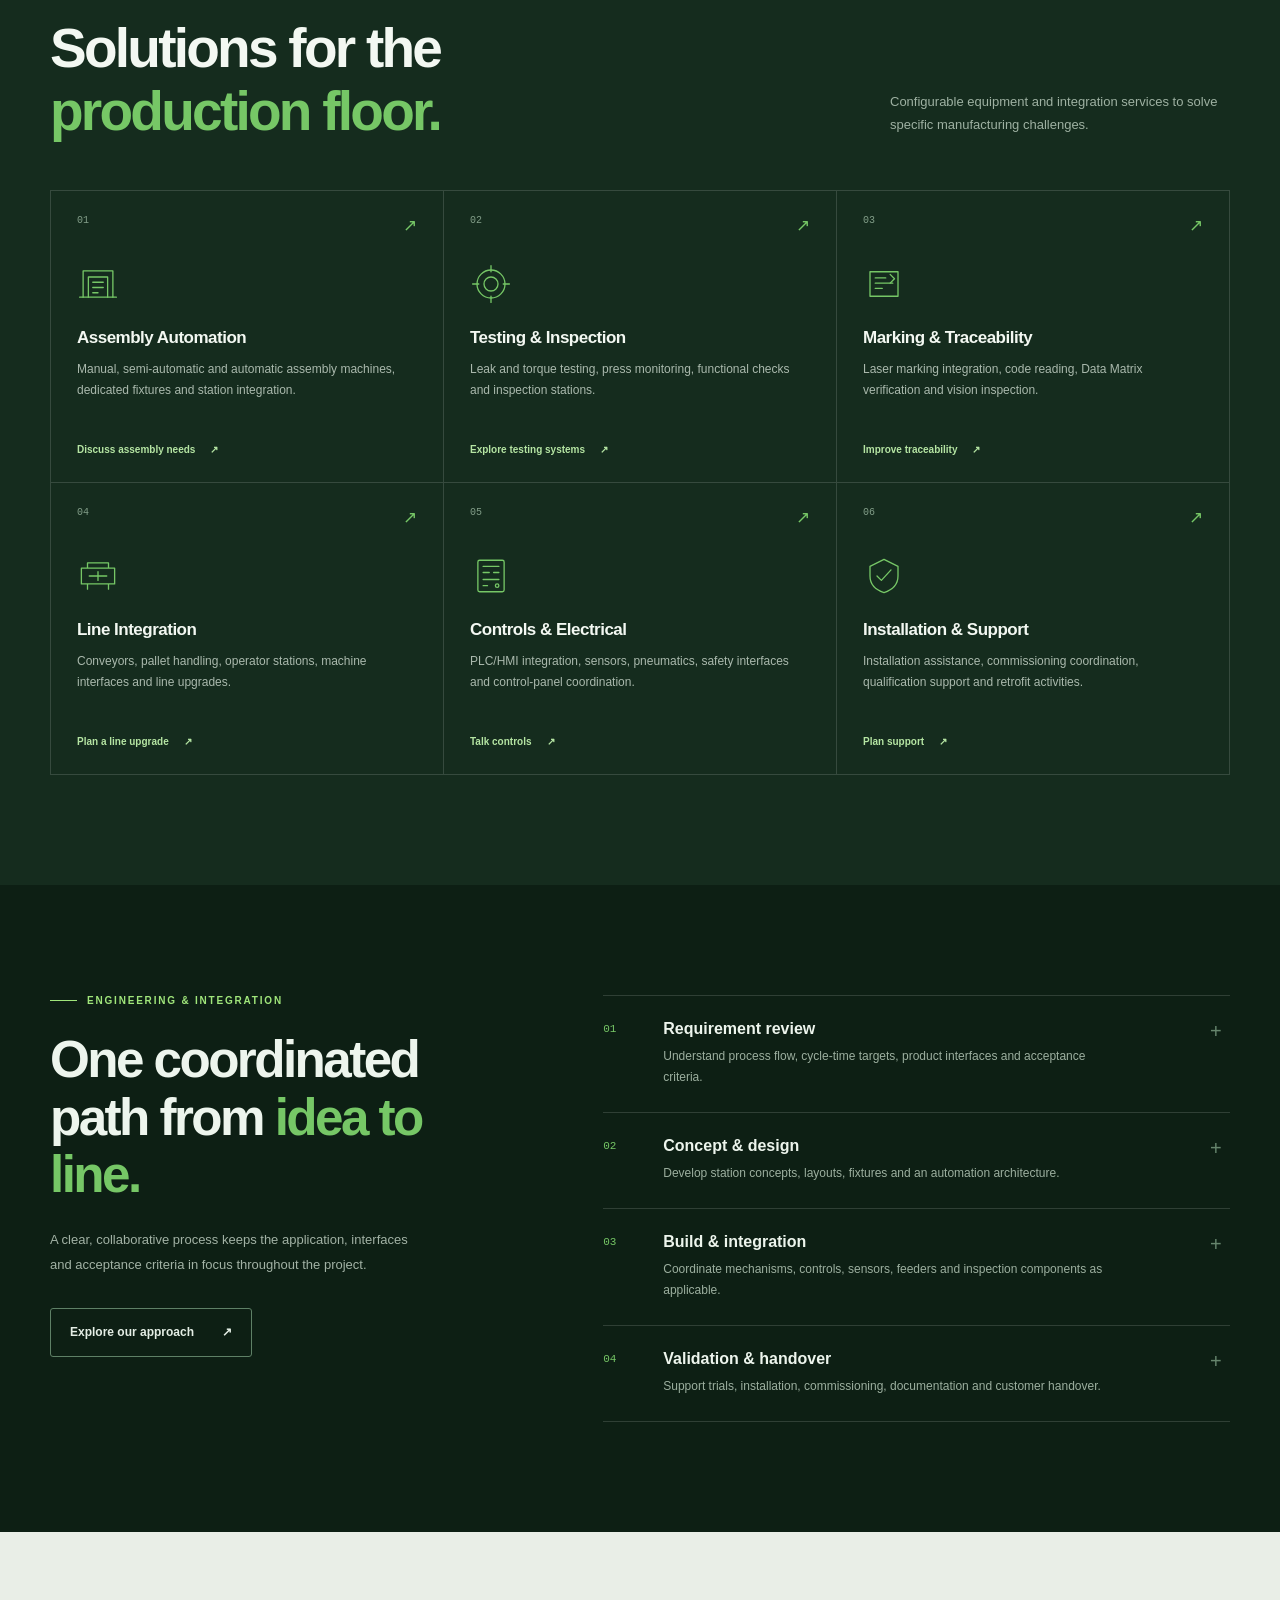
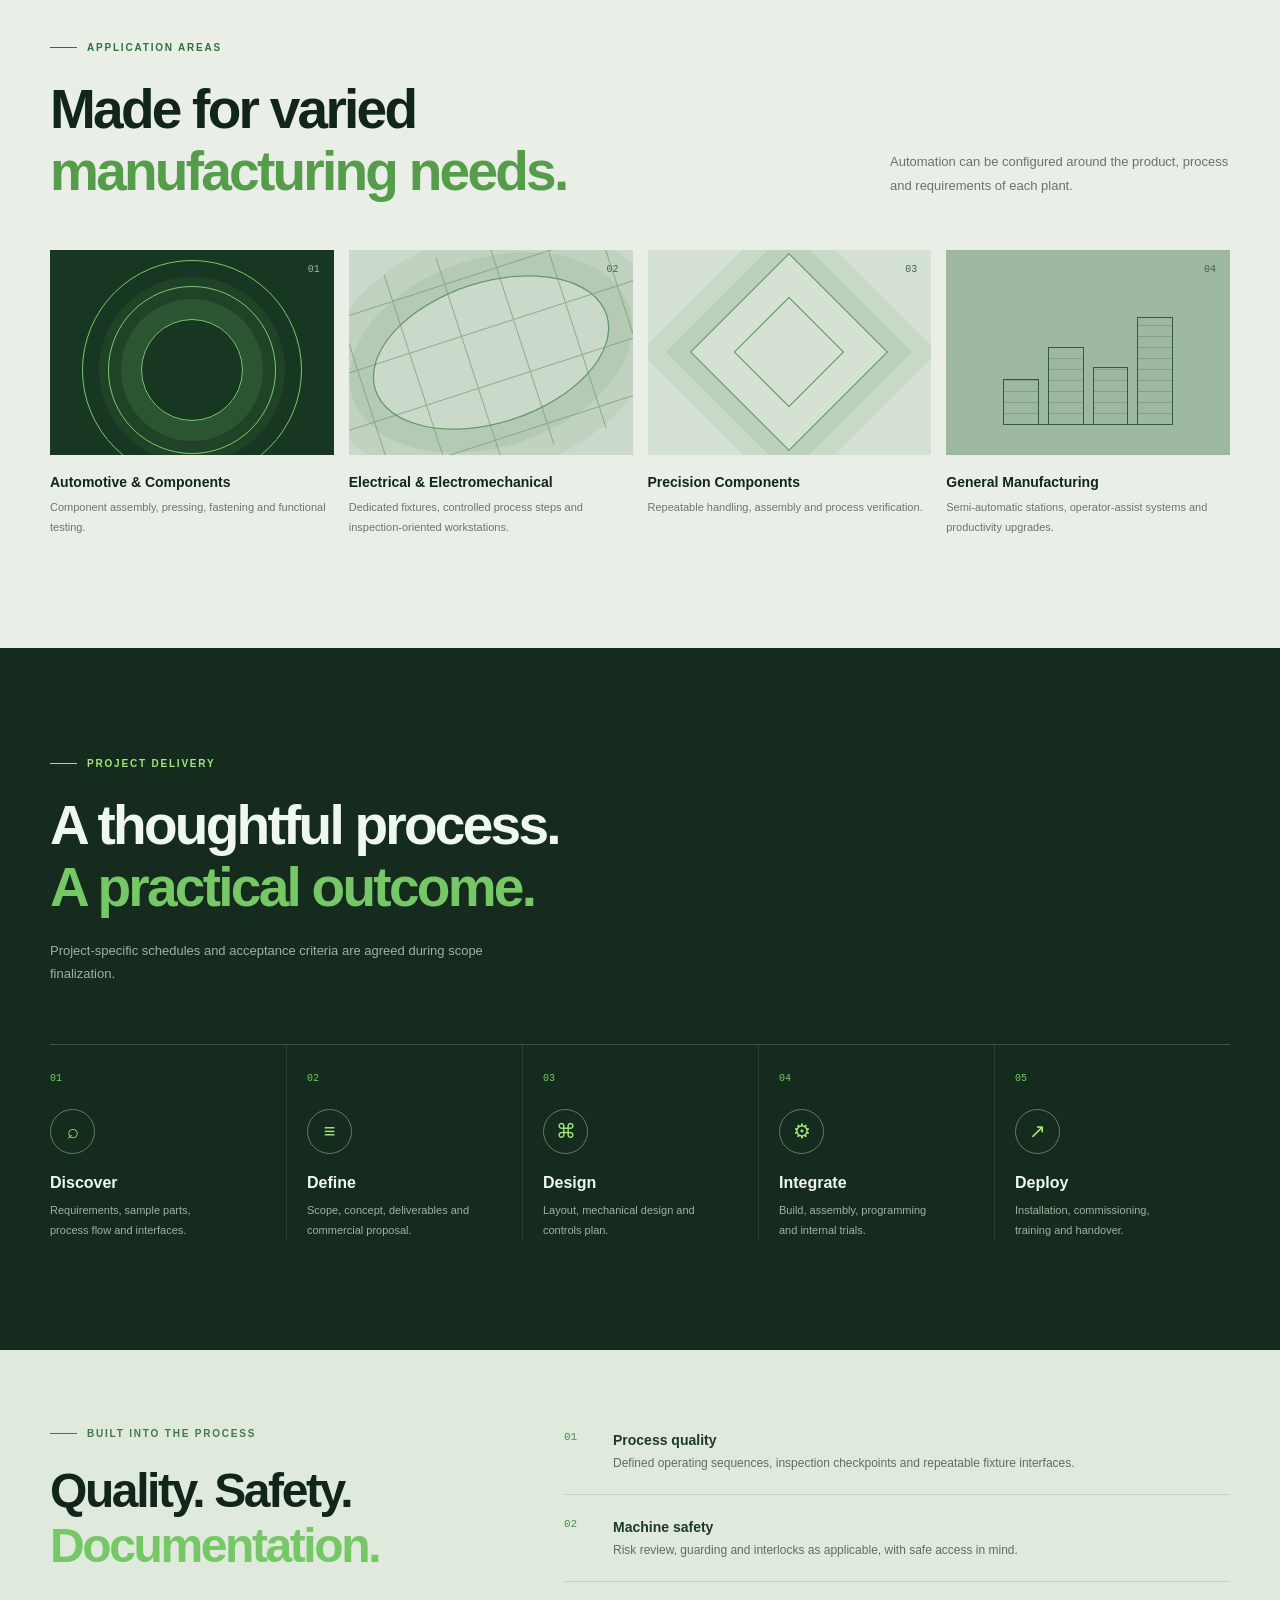
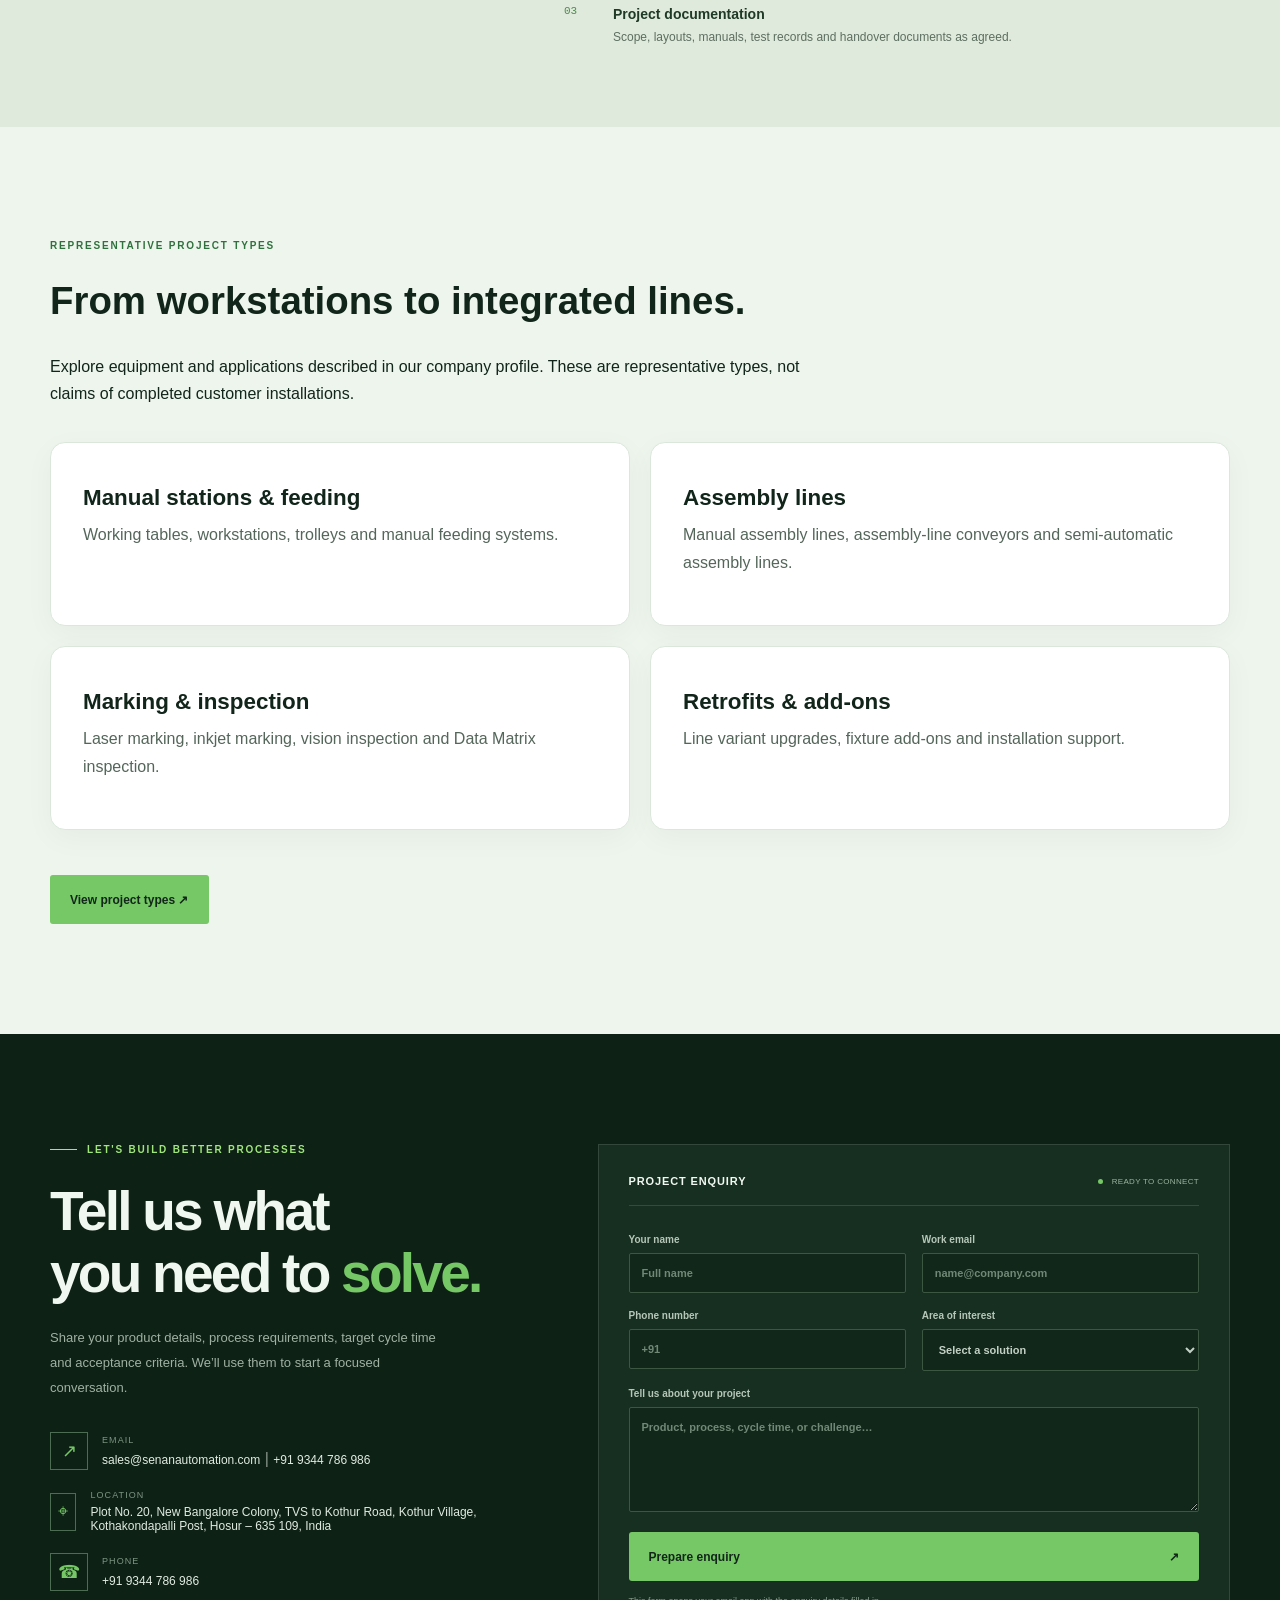
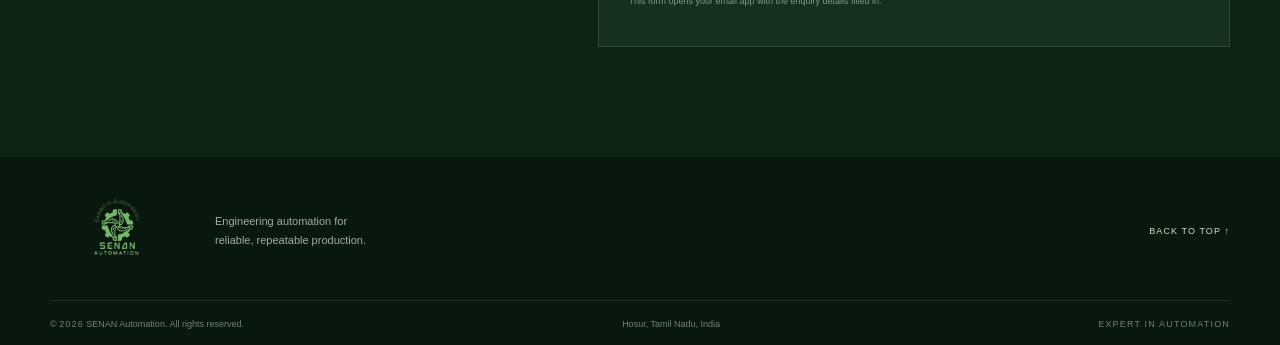
==== commit 1b026c45: "Add files via upload" ====
--- a/index.html
+++ b/index.html
@@ -8,7 +8,7 @@
 <title>Industrial Automation Solutions in Hosur | SENAN Automation</title>
 <link href="styles.css" rel="stylesheet"/>
 <script defer="" src="script.js"></script>
-<meta content="SENAN Automation in Hosur provides assembly automation, testing, inspection, conveyors, PLC/HMI integration and custom production equipment." name="description"/><meta content="index, follow, max-image-preview:large" name="robots"/><link href="https://www.senanautomation.com/" rel="canonical"/><meta content="Industrial Automation Solutions in Hosur | SENAN Automation" property="og:title"/><meta content="SENAN Automation in Hosur provides assembly automation, testing, inspection, conveyors, PLC/HMI integration and custom production equipment." property="og:description"/><meta content="https://www.senanautomation.com/" property="og:url"/><meta content="website" property="og:type"/><meta content="SENAN Automation" property="og:site_name"/><meta content="summary" name="twitter:card"/><meta content="#183e2b" name="theme-color"/><script type="application/ld+json">{"@context": "https://schema.org", "@type": "Organization", "name": "SENAN Automation", "url": "https://www.senanautomation.com/", "logo": "https://www.senanautomation.com/assets/senan-logo.png", "email": "sales@senanautomation.com", "telephone": "+91-9344786986", "address": {"@type": "PostalAddress", "streetAddress": "Plot No. 20, New Bangalore Colony, TVS to Kothur Road, Kothur Village, Kothakondapalli Post", "addressLocality": "Hosur", "postalCode": "635109", "addressRegion": "Tamil Nadu", "addressCountry": "IN"}}</script></head>
+<meta content="SENAN Automation in Hosur provides assembly automation, testing, inspection, conveyors, PLC/HMI integration and custom production equipment." name="description"/><meta content="index, follow, max-image-preview:large" name="robots"/><link href="https://www.senanautomation.com/" rel="canonical"/><meta content="Industrial Automation Solutions in Hosur | SENAN Automation" property="og:title"/><meta content="SENAN Automation in Hosur provides assembly automation, testing, inspection, conveyors, PLC/HMI integration and custom production equipment." property="og:description"/><meta content="https://www.senanautomation.com/" property="og:url"/><meta content="website" property="og:type"/><meta content="SENAN Automation" property="og:site_name"/><meta content="summary" name="twitter:card"/><meta content="#183e2b" name="theme-color"/><script type="application/ld+json">{"@context": "https://schema.org", "@type": "Organization", "name": "SENAN Automation", "url": "https://www.senanautomation.com/", "logo": "https://www.senanautomation.com/assets/senan-logo.png", "email": "sales@senanautomation.com", "telephone": "+91-9344786986", "address": {"@type": "PostalAddress", "streetAddress": "Plot No. 20, New Bangalore Colony, TVS to Kothur Road, Kothur Village, Kothakondapalli Post", "addressLocality": "Hosur", "postalCode": "635109", "addressRegion": "Tamil Nadu", "addressCountry": "IN"}}</script><link href="assets/favicon.png" rel="icon"/><link href="assets/apple-touch-icon.png" rel="apple-touch-icon"/></head>
 <body>
 <div class="topline"><div class="container topline-inner"><span><span class="status-dot"></span> Industrial automation · Hosur, Tamil Nadu</span><a href="mailto:sales@senanautomation.com">sales@senanautomation.com <span aria-hidden="true">↗</span></a><span class="contact-separator">  |  </span><a class="contact-phone" href="tel:+919344786986">+91 9344 786 986</a></div></div>
 <header class="site-header" id="top">
--- a/styles.css
+++ b/styles.css
@@ -316,3 +316,25 @@
   .topline-inner { flex-wrap: wrap; row-gap: 0.35rem; }
   .contact-phone { white-space: normal; }
 }
+
+/* Contact page Google Map */
+.map-section { background: #f3f7f3; }
+.map-section h2 { margin-bottom: 0.5rem; }
+.map-section p { max-width: 760px; margin-bottom: 1.5rem; }
+.location-map {
+  display: block;
+  width: 100%;
+  height: 420px;
+  border: 0;
+  border-radius: 14px;
+  background: #e5ece5;
+}
+.map-directions-link {
+  display: inline-block;
+  margin-top: 1rem;
+  color: #146437;
+  font-weight: 700;
+}
+@media (max-width: 600px) {
+  .location-map { height: 300px; }
+}
